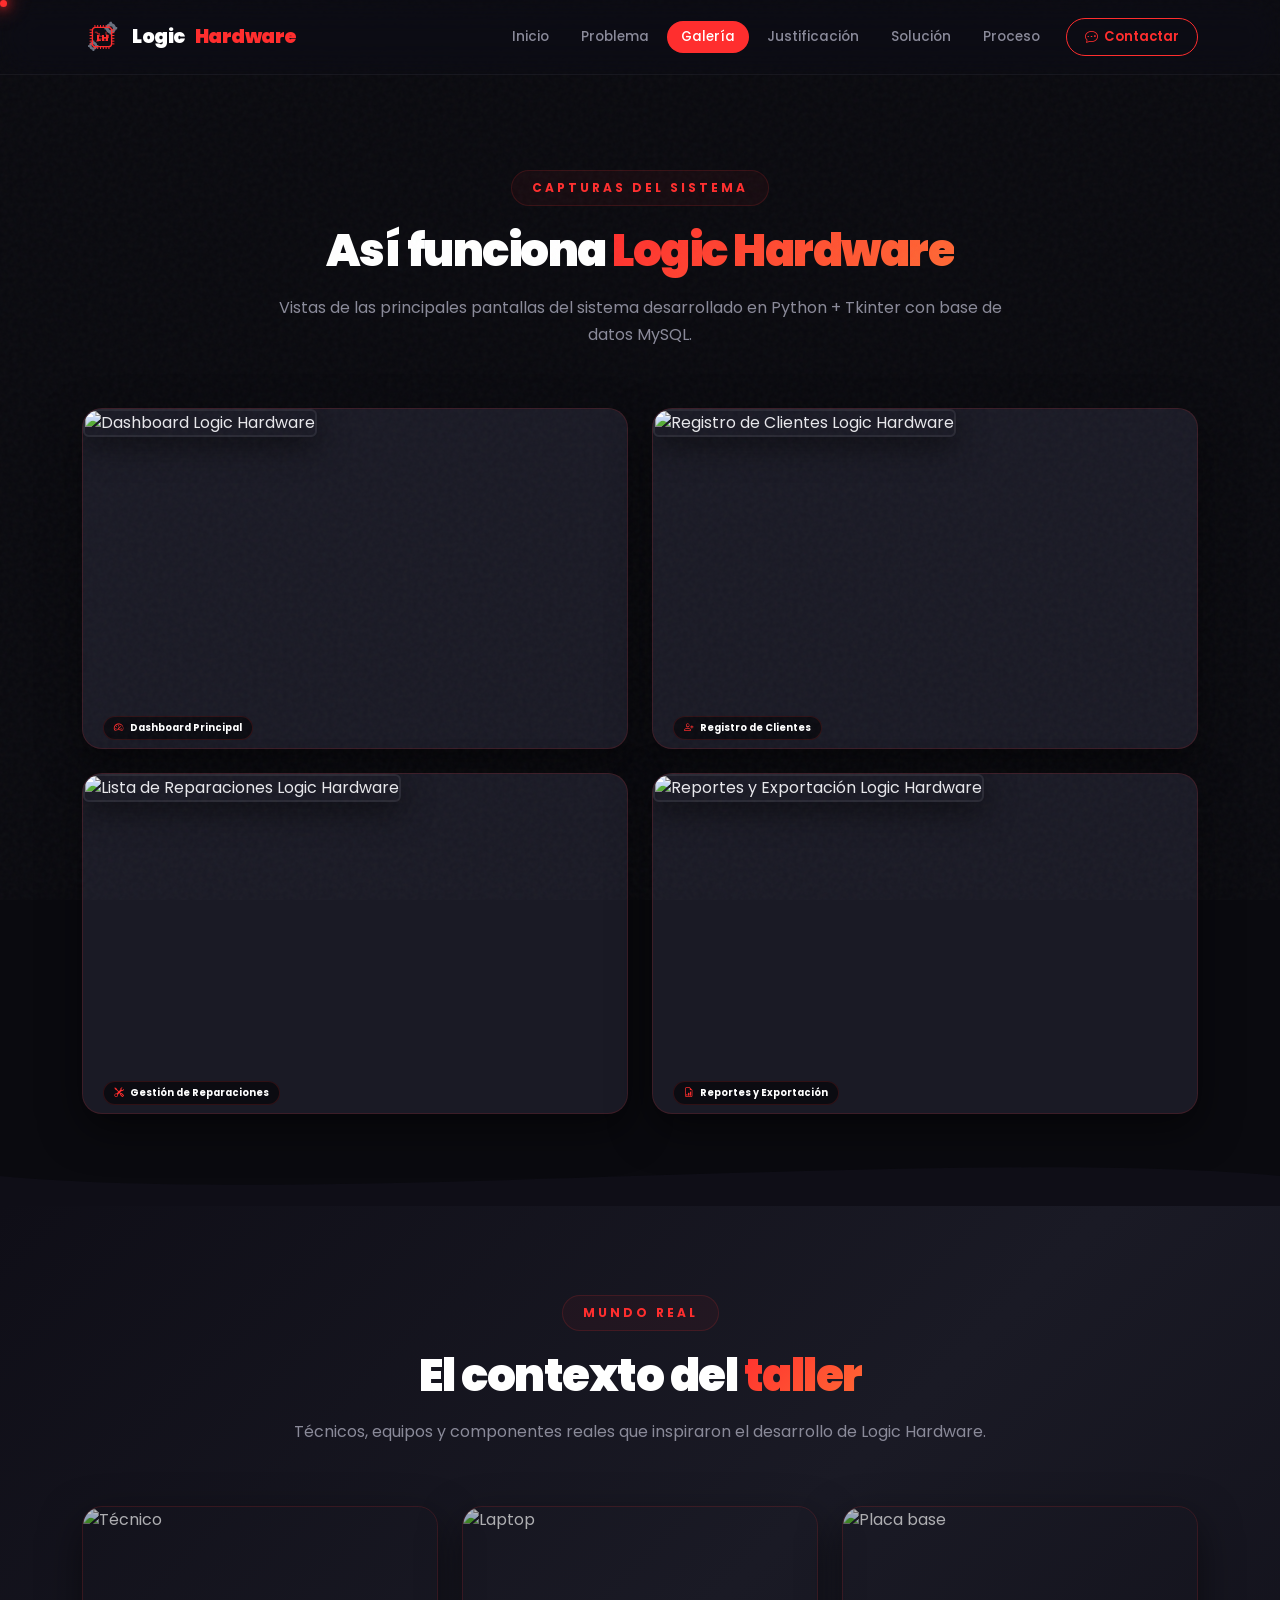
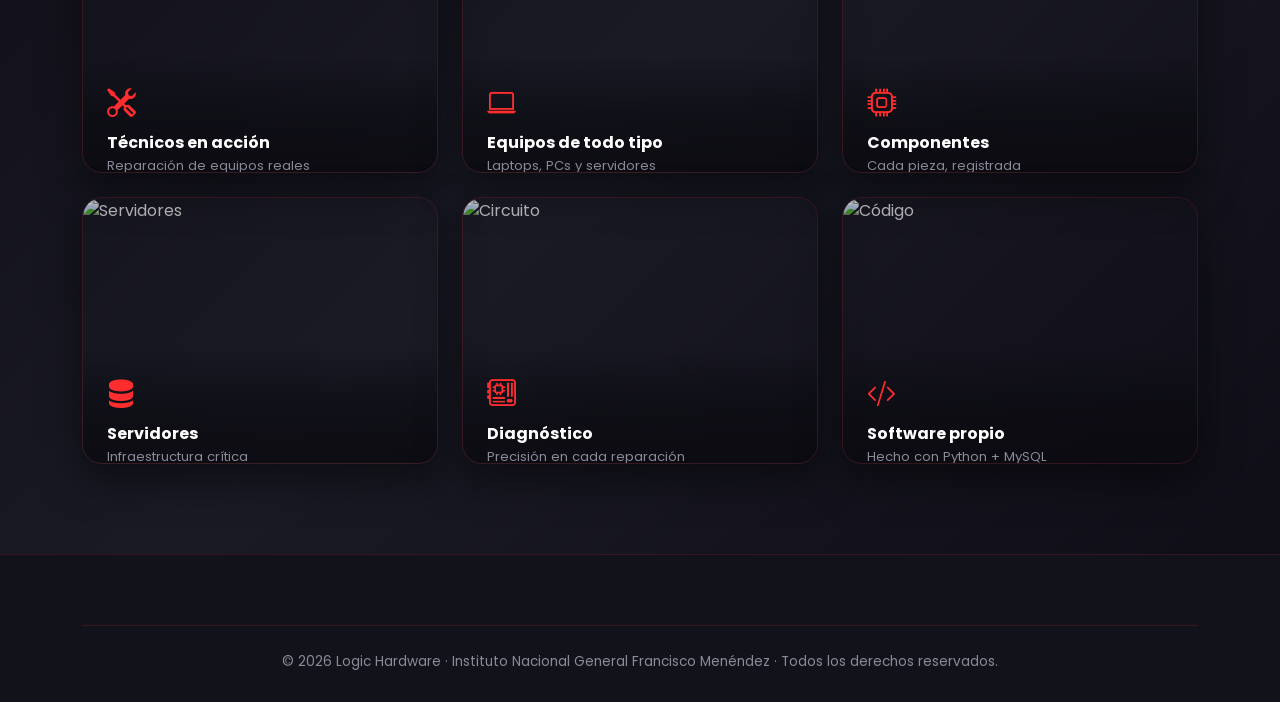
==== galeria.html @ 209cadba "Add files via upload" ====
<!DOCTYPE html>
<html lang="es">
<head>
<meta charset="UTF-8">
<meta name="viewport" content="width=device-width, initial-scale=1.0">
<title>Galería | Logic Hardware</title>
<link rel="icon" type="image/svg+xml" href="data:image/svg+xml,%3Csvg xmlns='http://www.w3.org/2000/svg' viewBox='0 0 100 100'%3E%3Crect width='100' height='100' rx='20' fill='%230a0a0f'/%3E%3Crect x='25' y='25' width='50' height='50' rx='8' fill='none' stroke='%23ff2e2e' stroke-width='3'/%3E%3Ctext x='50' y='58' text-anchor='middle' fill='%23ff2e2e' font-size='22' font-weight='900' font-family='Arial'%3ELH%3C/text%3E%3C/svg%3E">
<link href="https://cdn.jsdelivr.net/npm/bootstrap@5.3.3/dist/css/bootstrap.min.css" rel="stylesheet">
<link rel="stylesheet" href="https://cdn.jsdelivr.net/npm/bootstrap-icons@1.11.3/font/bootstrap-icons.css">
<link href="https://fonts.googleapis.com/css2?family=Poppins:wght@300;400;600;700;900&family=JetBrains+Mono:wght@400;700&display=swap" rel="stylesheet">
<link rel="stylesheet" href="style.css">
</head>
<body>

<div class="cursor-glow"></div><div class="cursor-dot"></div>
<div class="progress-bar-lh" id="progressBar"></div>
<div class="scroll-circle"><svg viewBox="0 0 50 50"><circle class="circle-bg" cx="25" cy="25" r="22"/><circle class="circle-progress" cx="25" cy="25" r="22"/></svg><div class="circle-text">0%</div></div>
<button class="back-to-top" aria-label="Volver arriba"><i class="bi bi-arrow-up"></i></button>

<nav class="navbar navbar-expand-lg navbar-lh fixed-top" id="mainNav">
    <div class="container">
        <a class="navbar-brand" href="index.html">
            <svg class="logo-svg" viewBox="0 0 100 100">
                <g transform="translate(72,28)" fill="#6b7280"><circle cx="0" cy="0" r="13"/><rect x="-3" y="-16" width="6" height="6" rx="1"/><rect x="-3" y="10" width="6" height="6" rx="1"/><rect x="-16" y="-3" width="6" height="6" rx="1"/><rect x="10" y="-3" width="6" height="6" rx="1"/><circle cx="0" cy="0" r="5" fill="#12121a"/></g>
                <g transform="translate(28,72)" fill="#6b7280"><circle cx="0" cy="0" r="10"/><rect x="-2" y="-13" width="5" height="5" rx="1"/><rect x="-2" y="8" width="5" height="5" rx="1"/><rect x="-13" y="-2" width="5" height="5" rx="1"/><rect x="8" y="-2" width="5" height="5" rx="1"/><circle cx="0" cy="0" r="4" fill="#12121a"/></g>
                <rect x="26" y="26" width="48" height="48" rx="8" fill="none" stroke="#ff2e2e" stroke-width="3.5"/>
                <g fill="#ff2e2e"><rect x="31" y="20" width="2.5" height="7"/><rect x="38" y="20" width="2.5" height="7"/><rect x="45" y="20" width="2.5" height="7"/><rect x="52" y="20" width="2.5" height="7"/><rect x="59" y="20" width="2.5" height="7"/><rect x="66" y="20" width="2.5" height="7"/><rect x="31" y="73" width="2.5" height="7"/><rect x="38" y="73" width="2.5" height="7"/><rect x="45" y="73" width="2.5" height="7"/><rect x="52" y="73" width="2.5" height="7"/><rect x="59" y="73" width="2.5" height="7"/><rect x="66" y="73" width="2.5" height="7"/><rect x="19" y="31" width="7" height="2.5"/><rect x="19" y="38" width="7" height="2.5"/><rect x="19" y="45" width="7" height="2.5"/><rect x="19" y="52" width="7" height="2.5"/><rect x="19" y="59" width="7" height="2.5"/><rect x="19" y="66" width="7" height="2.5"/><rect x="74" y="31" width="7" height="2.5"/><rect x="74" y="38" width="7" height="2.5"/><rect x="74" y="45" width="7" height="2.5"/><rect x="74" y="52" width="7" height="2.5"/><rect x="74" y="59" width="7" height="2.5"/><rect x="74" y="66" width="7" height="2.5"/></g>
                <g stroke="#ff2e2e" stroke-width="1.8" fill="none" stroke-linecap="round"><path d="M 33 38 L 38 38 L 38 42 L 43 42"/><path d="M 43 42 L 43 48 L 50 48"/><path d="M 60 38 L 60 45 L 66 45 L 66 52"/><path d="M 36 60 L 42 60 L 42 55 L 48 55"/><path d="M 55 58 L 62 58 L 62 52"/></g>
                <text x="50" y="60" text-anchor="middle" fill="#ff2e2e" font-size="22" font-weight="900" font-family="Arial">LH</text>
            </svg>
            Logic<span>Hardware</span>
        </a>
        <button class="navbar-toggler border-0" type="button" data-bs-toggle="collapse" data-bs-target="#navMenu"><i class="bi bi-list text-white fs-3"></i></button>
        <div class="collapse navbar-collapse" id="navMenu">
            <ul class="navbar-nav ms-auto align-items-lg-center gap-1">
                <li class="nav-item"><a class="nav-link" href="index.html">Inicio</a></li>
                <li class="nav-item"><a class="nav-link" href="problema.html">Problema</a></li>
                <li class="nav-item"><a class="nav-link active" href="galeria.html">Galería</a></li>
                <li class="nav-item"><a class="nav-link" href="justificacion.html">Justificación</a></li>
                <li class="nav-item"><a class="nav-link" href="solucion.html">Solución</a></li>
                <li class="nav-item"><a class="nav-link" href="proceso.html">Proceso</a></li>
                <li class="nav-item"><a class="nav-contact-btn" href="contacto.html"><i class="bi bi-chat-dots"></i> Contactar</a></li>
            </ul>
        </div>
    </div>
</nav>

<!-- CAPTURAS DEL SISTEMA (Mockups) -->
<section class="section">
    <div class="container">
        <div class="section-header reveal">
            <span class="section-tag">Capturas del Sistema</span>
            <h2 class="section-title">Así funciona <span>Logic Hardware</span></h2>
            <p class="section-subtitle">Vistas de las principales pantallas del sistema desarrollado en Python + Tkinter con base de datos MySQL.</p>
        </div>
        <div class="row g-4">
            
            <!-- Dashboard -->
            <div class="col-md-6 reveal">
                <div class="mockup-card">
                    <img src="Images/dashboard.png" alt="Dashboard Logic Hardware" class="img-fluid rounded" style="width: 100%; border: 2px solid #2a2a35; box-shadow: 0 10px 30px rgba(0,0,0,0.5);">
                    <div class="mockup-label mt-3"><i class="bi bi-speedometer2"></i> Dashboard Principal</div>
                </div>
            </div>

            <!-- Registro de Clientes -->
            <div class="col-md-6 reveal">
                <div class="mockup-card">
                    <img src="Images/clientes.png" alt="Registro de Clientes Logic Hardware" class="img-fluid rounded" style="width: 100%; border: 2px solid #2a2a35; box-shadow: 0 10px 30px rgba(0,0,0,0.5);">
                    <div class="mockup-label mt-3"><i class="bi bi-person-plus"></i> Registro de Clientes</div>
                </div>
            </div>

            <!-- Reparaciones -->
            <div class="col-md-6 reveal">
                <div class="mockup-card">
                    <img src="Images/reparaciones.png" alt="Lista de Reparaciones Logic Hardware" class="img-fluid rounded" style="width: 100%; border: 2px solid #2a2a35; box-shadow: 0 10px 30px rgba(0,0,0,0.5);">
                    <div class="mockup-label mt-3"><i class="bi bi-tools"></i> Gestión de Reparaciones</div>
                </div>
            </div>

            <!-- ⭐ NUEVA IMAGEN: Reportes ⭐ -->
            <div class="col-md-6 reveal">
                <div class="mockup-card">
                    <img src="Images/reportes.png" alt="Reportes y Exportación Logic Hardware" class="img-fluid rounded" style="width: 100%; border: 2px solid #2a2a35; box-shadow: 0 10px 30px rgba(0,0,0,0.5);">
                    <div class="mockup-label mt-3"><i class="bi bi-file-earmark-bar-graph"></i> Reportes y Exportación</div>
                </div>
            </div>
            <!-- ⭐ FIN DE LA NUEVA IMAGEN ⭐ -->
        </div>
    </div>
    <div class="section-divider">
        <svg viewBox="0 0 1440 60" preserveAspectRatio="none"><path fill="#0f0e17" d="M0,30 C360,60 1080,0 1440,30 L1440,60 L0,60 Z"/></svg>
    </div>
</section>

<!-- FOTOS DEL TALLER -->
<section class="section" style="background: linear-gradient(135deg, #0f0e17, #1a1a25, #0f0e17);">
    <div class="container">
        <div class="section-header reveal">
            <span class="section-tag">Mundo Real</span>
            <h2 class="section-title">El contexto del <span>taller</span></h2>
            <p class="section-subtitle">Técnicos, equipos y componentes reales que inspiraron el desarrollo de Logic Hardware.</p>
        </div>
        <div class="row g-4">
            <div class="col-md-6 col-lg-4 reveal"><div class="gallery-item"><img src="https://images.unsplash.com/photo-1581092160562-40aa08e78837?w=800&q=80" alt="Técnico" loading="lazy"><div class="gallery-overlay"><i class="bi bi-tools"></i><h6>Técnicos en acción</h6><p>Reparación de equipos reales</p></div></div></div>
            <div class="col-md-6 col-lg-4 reveal"><div class="gallery-item"><img src="https://images.unsplash.com/photo-1591799264318-7e6ef8ddb7ea?w=800&q=80" alt="Laptop" loading="lazy"><div class="gallery-overlay"><i class="bi bi-laptop"></i><h6>Equipos de todo tipo</h6><p>Laptops, PCs y servidores</p></div></div></div>
            <div class="col-md-6 col-lg-4 reveal"><div class="gallery-item"><img src="https://images.unsplash.com/photo-1518770660439-4636190af475?w=800&q=80" alt="Placa base" loading="lazy"><div class="gallery-overlay"><i class="bi bi-cpu"></i><h6>Componentes</h6><p>Cada pieza, registrada</p></div></div></div>
            <div class="col-md-6 col-lg-4 reveal"><div class="gallery-item"><img src="https://images.unsplash.com/photo-1560732488-6b0df240254a?w=800&q=80" alt="Servidores" loading="lazy"><div class="gallery-overlay"><i class="bi bi-server"></i><h6>Servidores</h6><p>Infraestructura crítica</p></div></div></div>
            <div class="col-md-6 col-lg-4 reveal"><div class="gallery-item"><img src="https://images.unsplash.com/photo-1558494949-ef010cbdcc31?w=800&q=80" alt="Circuito" loading="lazy"><div class="gallery-overlay"><i class="bi bi-motherboard"></i><h6>Diagnóstico</h6><p>Precisión en cada reparación</p></div></div></div>
            <div class="col-md-6 col-lg-4 reveal"><div class="gallery-item"><img src="https://images.unsplash.com/photo-1498050108023-c5249f4df085?w=800&q=80" alt="Código" loading="lazy"><div class="gallery-overlay"><i class="bi bi-code-slash"></i><h6>Software propio</h6><p>Hecho con Python + MySQL</p></div></div></div>
        </div>
    </div>
</section>

<!-- FOOTER -->
<footer>
    <div class="container">
        <div class="footer-bottom">© 2026 Logic Hardware · Instituto Nacional General Francisco Menéndez · Todos los derechos reservados.</div>
    </div>
</footer>

<script src="https://cdn.jsdelivr.net/npm/bootstrap@5.3.3/dist/js/bootstrap.bundle.min.js"></script>
<script src="script.js"></script>
</body>
</html>
---- style.css ----
/* ============ VARIABLES ============ */
:root {
    --lh-red: #ff2e2e;
    --lh-orange: #ff6b35;
    --lh-dark: #0a0a0f;
    --lh-dark-2: #12121a;
    --lh-dark-3: #1a1a25;
    --lh-text: #e8e8ec;
    --lh-text-dim: #8a8a99;
    --lh-border: rgba(255, 46, 46, .15);
}
* { font-family: 'Poppins', sans-serif; box-sizing: border-box; }
html { scroll-behavior: smooth; }
body {
    background-color: var(--lh-dark);
    color: var(--lh-text);
    overflow-x: hidden;
    padding-top: 80px;
    margin: 0;
    cursor: none;
}
::-webkit-scrollbar { width: 10px; }
::-webkit-scrollbar-track { background: var(--lh-dark); }
::-webkit-scrollbar-thumb { background: var(--lh-red); border-radius: 10px; }

body::after {
    content: '';
    position: fixed;
    inset: 0;
    pointer-events: none;
    z-index: 1;
    opacity: .035;
    background-image: url("data:image/svg+xml,%3Csvg viewBox='0 0 200 200' xmlns='http://www.w3.org/2000/svg'%3E%3Cfilter id='n'%3E%3CfeTurbulence type='fractalNoise' baseFrequency='0.9' numOctaves='4'/%3E%3C/filter%3E%3Crect width='100%25' height='100%25' filter='url(%23n)'/%3E%3C/svg%3E");
}

/* ============ CURSOR ============ */
.cursor-dot, .cursor-glow {
    position: fixed; top: 0; left: 0;
    pointer-events: none; z-index: 9999;
    border-radius: 50%; will-change: transform;
}
.cursor-dot { width: 7px; height: 7px; background: var(--lh-red); box-shadow: 0 0 10px var(--lh-red); }
.cursor-glow {
    width: 40px; height: 40px;
    background: radial-gradient(circle, rgba(255,46,46,.35), transparent 70%);
    filter: blur(8px);
    transition: transform .12s ease-out, width .3s, height .3s;
}
@media (max-width: 991px) { body { cursor: auto; } .cursor-dot, .cursor-glow { display: none; } }

/* ============ PRELOADER ============ */
.preloader {
    position: fixed; inset: 0;
    background: var(--lh-dark);
    z-index: 10000;
    display: flex; flex-direction: column;
    align-items: center; justify-content: center;
    transition: opacity .4s, visibility .4s;
}
.preloader.hidden { opacity: 0; visibility: hidden; }
.preloader-logo {
    width: 90px; height: 90px; margin-bottom: 24px;
    animation: preloaderPulse 1.5s ease-in-out infinite;
    filter: drop-shadow(0 0 20px rgba(255,46,46,.6));
}
@keyframes preloaderPulse { 0%,100% { transform: scale(1); } 50% { transform: scale(1.08); } }
.preloader-bar {
    width: 220px; height: 3px;
    background: rgba(255,255,255,.08);
    border-radius: 3px; overflow: hidden; position: relative;
}
.preloader-bar::after {
    content: ''; position: absolute; height: 100%; width: 45%;
    background: linear-gradient(90deg, var(--lh-red), var(--lh-orange));
    border-radius: 3px;
    animation: preloaderFill 1.4s ease-in-out infinite;
    box-shadow: 0 0 20px var(--lh-red);
}
@keyframes preloaderFill { 0% { transform: translateX(-100%); } 100% { transform: translateX(250%); } }
.preloader-text {
    color: var(--lh-text-dim); font-size: .7rem;
    letter-spacing: 4px; text-transform: uppercase;
    margin-top: 22px; font-weight: 500;
}

/* ============ BACK TO TOP ============ */
.back-to-top {
    position: fixed; bottom: 30px; right: 30px;
    width: 52px; height: 52px; border-radius: 50%;
    background: linear-gradient(135deg, var(--lh-red), var(--lh-orange));
    color: #fff; border: none;
    display: flex; align-items: center; justify-content: center;
    font-size: 1.2rem;
    opacity: 0; visibility: hidden; transform: translateY(20px);
    transition: all .4s cubic-bezier(.4, 0, .2, 1);
    z-index: 900;
    box-shadow: 0 10px 30px rgba(255, 46, 46, .5);
}
.back-to-top.visible { opacity: 1; visibility: visible; transform: translateY(0); }
.back-to-top:hover { transform: translateY(-5px) scale(1.1); box-shadow: 0 15px 40px rgba(255, 46, 46, .8); }

/* ============ SCROLL CIRCLE ============ */
.scroll-circle {
    position: fixed; bottom: 30px; right: 100px;
    width: 52px; height: 52px;
    z-index: 900; opacity: 0; transition: opacity .4s;
    pointer-events: none;
}
.scroll-circle.visible { opacity: 1; }
.scroll-circle svg { transform: rotate(-90deg); width: 100%; height: 100%; }
.scroll-circle .circle-bg { fill: none; stroke: rgba(255, 46, 46, .18); stroke-width: 3; }
.scroll-circle .circle-progress {
    fill: none; stroke: var(--lh-red); stroke-width: 3;
    stroke-linecap: round;
    filter: drop-shadow(0 0 4px var(--lh-red));
    transition: stroke-dashoffset .1s;
}
.scroll-circle .circle-text {
    position: absolute; inset: 0;
    display: flex; align-items: center; justify-content: center;
    font-size: .62rem; font-weight: 700; color: var(--lh-red);
}

/* ============ PROGRESS BAR TOP ============ */
.progress-bar-lh {
    position: fixed; top: 0; left: 0; height: 3px;
    background: linear-gradient(90deg, var(--lh-red), var(--lh-orange));
    z-index: 2000; width: 0%;
    transition: width .1s;
    box-shadow: 0 0 15px var(--lh-red);
}

/* ============ NAVBAR ============ */
.navbar-lh {
    background: rgba(18, 18, 26, 0.15) !important;
    backdrop-filter: blur(18px) saturate(180%);
    -webkit-backdrop-filter: blur(18px) saturate(180%);
    border-bottom: 1px solid rgba(255, 255, 255, 0.05);
    padding: 12px 0;
    transition: all 0.3s ease;
}
.navbar-lh.scrolled {
    background: rgba(10, 10, 15, 0.55) !important;
    backdrop-filter: blur(24px) saturate(200%);
    -webkit-backdrop-filter: blur(24px) saturate(200%);
    box-shadow: 0 10px 40px rgba(255, 46, 46, 0.15);
    border-bottom: 1px solid rgba(255, 46, 46, 0.2);
}
.navbar-brand {
    color: #fff !important; font-weight: 900; font-size: 1.2rem;
    letter-spacing: -.5px;
    display: flex; align-items: center; gap: 10px;
    white-space: nowrap; text-decoration: none;
}
.navbar-brand span { color: var(--lh-red); }
.navbar-brand .logo-svg { width: 40px; height: 40px; flex-shrink: 0; }
.navbar-lh .navbar-nav { align-items: center; }
.navbar-lh .nav-link {
    color: var(--lh-text-dim) !important;
    font-weight: 500; font-size: .85rem;
    padding: 8px 14px !important;
    border-radius: 20px;
    transition: all .3s; white-space: nowrap;
    line-height: 1.2; text-decoration: none;
}
.navbar-lh .nav-link:hover,
.navbar-lh .nav-link.active { color: #fff !important; background: var(--lh-red); }
.nav-contact-btn {
    background: transparent;
    color: var(--lh-red) !important;
    border: 1.5px solid var(--lh-red);
    padding: 8px 18px;
    border-radius: 50px;
    font-weight: 600;
    font-size: .82rem;
    transition: all .3s;
    text-decoration: none;
    display: inline-flex;
    align-items: center;
    gap: 6px;
    white-space: nowrap;
    margin-left: 8px;
}
.nav-contact-btn:hover { background: var(--lh-red); color: #fff !important; }

/* ============ BOTONES ============ */
.btn-lh-primary {
    background: linear-gradient(135deg, var(--lh-red), var(--lh-orange));
    color: #fff; border: none;
    padding: 14px 32px; border-radius: 50px;
    font-weight: 600; font-size: 1rem;
    transition: all .3s;
    display: inline-flex; align-items: center; gap: 10px;
    text-decoration: none; will-change: transform;
}
.btn-lh-primary:hover { box-shadow: 0 15px 40px rgba(255, 46, 46, .5); color: #fff; }
.btn-lh-outline {
    background: transparent; color: #fff;
    border: 1.5px solid rgba(255, 46, 46, .5);
    padding: 14px 32px; border-radius: 50px;
    font-weight: 600; font-size: 1rem;
    transition: all .3s;
    display: inline-flex; align-items: center; gap: 10px;
    text-decoration: none; will-change: transform;
}
.btn-lh-outline:hover { background: rgba(255, 46, 46, .1); border-color: var(--lh-red); color: #fff; }
.btn-lh-sm {
    background: rgba(255, 46, 46, .1);
    color: var(--lh-red);
    border: 1px solid var(--lh-border);
    padding: 10px 22px;
    border-radius: 50px;
    font-weight: 600; font-size: .85rem;
    transition: all .3s;
    display: inline-flex; align-items: center; gap: 8px;
    text-decoration: none;
}
.btn-lh-sm:hover { background: var(--lh-red); color: #fff; border-color: var(--lh-red); }

/* ============ HERO ============ */
.hero {
    min-height: 90vh;
    display: flex; align-items: center;
    position: relative;
    padding: 100px 0 80px;
    overflow: hidden;
    background:
        linear-gradient(135deg, rgba(10,10,15,.94) 0%, rgba(26,26,37,.90) 50%, rgba(15,14,23,.96) 100%),
        url('https://images.unsplash.com/photo-1518770660439-4636190af475?w=1920&q=80') center/cover no-repeat;
}
.hero::before {
    content: ''; position: absolute; inset: 0;
    background-image:
        linear-gradient(rgba(255,46,46,.05) 1px, transparent 1px),
        linear-gradient(90deg, rgba(255,46,46,.05) 1px, transparent 1px);
    background-size: 60px 60px; pointer-events: none;
}
.hero-bg-glow {
    position: absolute; width: 600px; height: 600px;
    border-radius: 50%; filter: blur(80px); pointer-events: none;
}
.hero-bg-glow.one { top: -200px; left: -200px; background: radial-gradient(circle, rgba(255,46,46,.25), transparent 70%); }
.hero-bg-glow.two { bottom: -200px; right: -200px; background: radial-gradient(circle, rgba(255,107,53,.15), transparent 70%); }
.hero-content { position: relative; z-index: 2; }
.hero-badge {
    display: inline-flex; align-items: center; gap: 8px;
    color: var(--lh-red); font-size: .78rem; font-weight: 700;
    letter-spacing: 2.5px; text-transform: uppercase;
    padding: 10px 22px;
    border: 1px solid var(--lh-border);
    border-radius: 30px;
    background: rgba(255, 46, 46, .08);
    margin-bottom: 30px;
}
.hero-badge::before {
    content: ''; width: 8px; height: 8px;
    background: var(--lh-red); border-radius: 50%;
    animation: pulseDot 2s infinite; flex-shrink: 0;
}
@keyframes pulseDot {
    0%,100% { transform: scale(1); box-shadow: 0 0 20px var(--lh-red); }
    50% { transform: scale(1.3); box-shadow: 0 0 30px var(--lh-red); }
}
.hero h1 {
    font-size: clamp(2.2rem, 5vw, 4rem);
    font-weight: 900; line-height: 1.08;
    letter-spacing: -2px; color: #fff; margin-bottom: 26px;
}
.hero h1 .text-gradient {
    background: linear-gradient(135deg, #ff2e2e, #ff6b35, #ff2e2e);
    background-size: 200% 200%;
    -webkit-background-clip: text;
    -webkit-text-fill-color: transparent;
    background-clip: text;
    animation: gradientShift 4s ease infinite;
}
@keyframes gradientShift { 0%,100% { background-position: 0% 50%; } 50% { background-position: 100% 50%; } }
.hero p.lead {
    color: var(--lh-text-dim); font-size: 1.1rem;
    max-width: 780px; margin: 0 auto 40px; line-height: 1.7;
}
.hero-stats {
    display: grid; grid-template-columns: repeat(3, 1fr);
    gap: 20px; margin: 0 auto 40px; max-width: 620px;
}
.hero-stat {
    background: rgba(18, 18, 26, .8);
    backdrop-filter: blur(10px);
    border: 1px solid var(--lh-border);
    border-radius: 18px; padding: 26px 18px;
    transition: all .4s; text-align: center;
}
.hero-stat:hover { border-color: var(--lh-red); transform: translateY(-5px); box-shadow: 0 15px 40px rgba(255, 46, 46, .2); }
.hero-stat .num { font-size: 2.2rem; font-weight: 900; color: var(--lh-red); line-height: 1; margin-bottom: 6px; }
.hero-stat .lbl { font-size: .8rem; color: var(--lh-text-dim); font-weight: 500; }

/* ============ SECTION ============ */
.section { padding: 90px 0; position: relative; }
.section-header { text-align: center; margin-bottom: 60px; }
.section-tag {
    display: inline-block; color: var(--lh-red);
    font-size: .75rem; font-weight: 700;
    letter-spacing: 3px; text-transform: uppercase;
    padding: 8px 20px;
    border: 1px solid var(--lh-border);
    border-radius: 20px;
    background: rgba(255, 46, 46, .05);
    margin-bottom: 18px;
}
.section-title {
    font-size: clamp(1.8rem, 4vw, 2.8rem);
    font-weight: 900; color: #fff;
    letter-spacing: -1.5px; margin-bottom: 16px;
}
.section-title span {
    background: linear-gradient(135deg, var(--lh-red), var(--lh-orange));
    -webkit-background-clip: text;
    -webkit-text-fill-color: transparent;
    background-clip: text;
}
.section-subtitle { color: var(--lh-text-dim); max-width: 750px; margin: 0 auto; font-size: 1rem; line-height: 1.7; }

/* ============ SVG DIVIDER ============ */
.section-divider {
    position: absolute; bottom: -1px; left: 0; right: 0;
    line-height: 0; z-index: 2; pointer-events: none;
}
.section-divider svg { width: 100%; height: 60px; display: block; }

/* ============ CARDS ============ */
.lh-card, .prob-card, .justif-card, .benefit-card, .process-step, .tech-item, .gallery-item, .contact-card, .mockup-card {
    will-change: transform;
    transform-style: preserve-3d;
    transition: transform .4s cubic-bezier(.4, 0, .2, 1), border-color .4s, box-shadow .4s;
}
.lh-card {
    background: var(--lh-dark-2);
    border: 1px solid var(--lh-border);
    border-radius: 20px; padding: 26px;
    height: 100%; position: relative; overflow: hidden;
}
.lh-card::before {
    content: ''; position: absolute; top: 0; left: 0;
    width: 100%; height: 3px;
    background: linear-gradient(90deg, var(--lh-red), var(--lh-orange));
    transform: scaleX(0); transform-origin: left;
    transition: transform .4s;
}
.lh-card:hover::before { transform: scaleX(1); }
.lh-card:hover { border-color: rgba(255, 46, 46, .4); box-shadow: 0 20px 50px rgba(255, 46, 46, .15); }
.lh-card h5 { color: #fff; font-weight: 700; font-size: 1.05rem; margin-bottom: 10px; }
.lh-card p { color: var(--lh-text-dim); font-size: .88rem; line-height: 1.6; margin-bottom: 0; }

/* ============ PROBLEMA ============ */
.prob-card {
    background: linear-gradient(145deg, var(--lh-dark-3), var(--lh-dark-2));
    border: 1px solid var(--lh-border);
    border-radius: 20px; overflow: hidden;
    height: 100%; display: flex; flex-direction: column;
}
.prob-card:hover { border-color: var(--lh-red); box-shadow: 0 20px 50px rgba(255, 46, 46, .25); }
.prob-card .prob-img { width: 100%; height: 200px; overflow: hidden; position: relative; background: var(--lh-dark-3); flex-shrink: 0; }
.prob-card .prob-img img { width: 100%; height: 100%; object-fit: cover; transition: transform .7s; filter: brightness(.7) saturate(.9); }
.prob-card:hover .prob-img img { transform: scale(1.12); filter: brightness(.9) saturate(1.1); }
.prob-card .prob-img::after { content: ''; position: absolute; inset: 0; background: linear-gradient(to bottom, rgba(18,18,26,.3) 0%, transparent 30%, rgba(18,18,26,.9) 100%); }
.prob-card .prob-icon-float {
    position: absolute; bottom: 16px; left: 20px;
    width: 48px; height: 48px; border-radius: 14px;
    background: linear-gradient(135deg, var(--lh-red), var(--lh-orange));
    display: flex; align-items: center; justify-content: center;
    color: #fff; font-size: 1.3rem;
    box-shadow: 0 8px 25px rgba(255, 46, 46, .6);
    z-index: 2;
}
.prob-card .prob-num {
    position: absolute; top: 16px; right: 22px;
    font-size: 2.6rem; font-weight: 900;
    color: rgba(255, 255, 255, .35); line-height: 1; z-index: 2;
    text-shadow: 0 2px 20px rgba(0,0,0,.6);
    transition: color .4s;
}
.prob-card:hover .prob-num { color: rgba(255, 46, 46, .8); }
.prob-card .prob-body { padding: 24px 26px 28px; flex-grow: 1; }
.prob-card h5 { color: #fff; font-size: 1.1rem; font-weight: 700; margin-bottom: 10px; }
.prob-card p { color: var(--lh-text-dim); font-size: .88rem; margin-bottom: 0; line-height: 1.6; }

/* ============ GALERÍA ============ */
.gallery-item {
    position: relative; border-radius: 20px; overflow: hidden;
    border: 1px solid var(--lh-border);
    aspect-ratio: 4/3;
    box-shadow: 0 15px 40px rgba(0,0,0,.5);
}
.gallery-item img { width: 100%; height: 100%; object-fit: cover; transition: transform .8s; filter: brightness(.75) saturate(1.1); }
.gallery-item:hover { border-color: var(--lh-red); box-shadow: 0 25px 60px rgba(255,46,46,.3); }
.gallery-item:hover img { transform: scale(1.12); filter: brightness(1) saturate(1.2); }
.gallery-overlay {
    position: absolute; left: 0; right: 0; bottom: 0;
    padding: 24px;
    background: linear-gradient(to top, rgba(10,10,15,.95) 0%, rgba(10,10,15,.6) 60%, transparent 100%);
    transform: translateY(20%); transition: transform .5s;
}
.gallery-item:hover .gallery-overlay { transform: translateY(0); }
.gallery-overlay i { color: var(--lh-red); font-size: 1.8rem; display: block; margin-bottom: 8px; }
.gallery-overlay h6 { color: #fff; font-weight: 700; font-size: 1rem; margin-bottom: 4px; }
.gallery-overlay p { color: var(--lh-text-dim); font-size: .82rem; margin: 0; }

/* ============ MOCKUP CARDS ============ */
.mockup-card {
    position: relative;
    border-radius: 20px;
    overflow: hidden;
    border: 1px solid var(--lh-border);
    background: var(--lh-dark-3);
    aspect-ratio: 16/10;
    box-shadow: 0 15px 40px rgba(0,0,0,.5);
    cursor: pointer;
}
.mockup-card:hover { border-color: var(--lh-red); box-shadow: 0 25px 60px rgba(255,46,46,.3); }
.mockup-window {
    position: absolute;
    inset: 12px;
    background: #0d0d14;
    border-radius: 10px;
    border: 1px solid rgba(255,255,255,.08);
    overflow: hidden;
    display: flex;
    flex-direction: column;
}
.mockup-titlebar {
    background: #1a1a25;
    height: 28px;
    display: flex;
    align-items: center;
    padding: 0 10px;
    gap: 6px;
    border-bottom: 1px solid rgba(255,255,255,.05);
    flex-shrink: 0;
}
.mockup-titlebar .dot { width: 10px; height: 10px; border-radius: 50%; }
.mockup-titlebar .dot.red { background: #ff5f56; }
.mockup-titlebar .dot.yellow { background: #ffbd2e; }
.mockup-titlebar .dot.green { background: #27c93f; }
.mockup-titlebar .ttl { color: #8a8a99; font-size: .55rem; margin-left: 6px; font-weight: 500; }
.mockup-body { flex: 1; display: flex; overflow: hidden; }
.mockup-sidebar {
    width: 26%;
    background: #12121a;
    border-right: 1px solid rgba(255,255,255,.05);
    padding: 8px 6px;
    display: flex;
    flex-direction: column;
    gap: 4px;
    flex-shrink: 0;
}
.mockup-sidebar .sb-logo {
    font-size: .5rem; color: var(--lh-red); font-weight: 900;
    text-align: center; padding: 4px 0 6px;
    border-bottom: 1px solid rgba(255,255,255,.05); margin-bottom: 4px;
}
.mockup-sidebar .sb-item {
    background: rgba(255,255,255,.03);
    color: #8a8a99; font-size: .45rem;
    padding: 5px 6px; border-radius: 4px; font-weight: 500;
}
.mockup-sidebar .sb-item.active { background: var(--lh-red); color: #fff; }
.mockup-main { flex: 1; padding: 8px; display: flex; flex-direction: column; gap: 5px; overflow: hidden; }
.mockup-h { color: #fff; font-size: .55rem; font-weight: 700; letter-spacing: .5px; }
.mockup-table {
    background: rgba(255,255,255,.02);
    border: 1px solid rgba(255,255,255,.05);
    border-radius: 4px; overflow: hidden;
}
.mockup-row {
    display: grid; grid-template-columns: 1fr 1fr 1fr;
    gap: 4px; padding: 4px 5px;
    font-size: .4rem; color: #8a8a99;
    border-bottom: 1px solid rgba(255,255,255,.03);
}
.mockup-row:last-child { border-bottom: none; }
.mockup-row.head { background: rgba(255,46,46,.1); color: var(--lh-red); font-weight: 700; }
.mockup-badge {
    display: inline-block;
    background: rgba(39, 201, 63, .2); color: #27c93f;
    padding: 1px 4px; border-radius: 3px;
    font-size: .38rem; font-weight: 700;
}
.mockup-badge.red { background: rgba(255,46,46,.2); color: var(--lh-red); }
.mockup-badge.orange { background: rgba(255,189,46,.2); color: #ffbd2e; }
.mockup-btn {
    background: var(--lh-red); color: #fff;
    font-size: .42rem; padding: 3px 6px;
    border-radius: 3px; text-align: center;
    display: inline-block; font-weight: 700; align-self: flex-start;
}
.mockup-stat-grid { display: grid; grid-template-columns: repeat(3, 1fr); gap: 4px; }
.mockup-stat-box {
    background: rgba(255,46,46,.08);
    border: 1px solid rgba(255,46,46,.2);
    border-radius: 4px; padding: 5px 3px; text-align: center;
}
.mockup-stat-box .n { color: var(--lh-red); font-size: .65rem; font-weight: 900; }
.mockup-stat-box .l { color: #8a8a99; font-size: .35rem; }
.mockup-label {
    position: absolute; bottom: 8px; left: 20px; z-index: 3;
    background: rgba(10,10,15,.85); backdrop-filter: blur(6px);
    color: #fff; font-size: .6rem; font-weight: 700;
    padding: 4px 10px; border-radius: 20px;
    border: 1px solid var(--lh-border);
}
.mockup-label i { color: var(--lh-red); margin-right: 4px; }

/* ============ CONTACTO ============ */
.contact-card {
    background: linear-gradient(145deg, var(--lh-dark-3), var(--lh-dark-2));
    border: 1px solid var(--lh-border);
    border-radius: 20px;
    padding: 30px 26px;
    height: 100%;
    text-align: center;
    text-decoration: none;
    color: inherit;
    display: flex;
    flex-direction: column;
    align-items: center;
    transition: all .4s;
}
.contact-card:hover {
    border-color: var(--lh-red);
    transform: translateY(-6px);
    box-shadow: 0 20px 50px rgba(255, 46, 46, .25);
    color: inherit;
}
.contact-card .contact-icon {
    width: 60px; height: 60px; border-radius: 16px;
    background: linear-gradient(135deg, var(--lh-red), var(--lh-orange));
    display: flex; align-items: center; justify-content: center;
    color: #fff; font-size: 1.6rem;
    margin-bottom: 16px;
    box-shadow: 0 8px 25px rgba(255, 46, 46, .5);
}
.contact-card h5 { color: #fff; font-size: 1rem; font-weight: 700; margin-bottom: 6px; }
.contact-card p { color: var(--lh-text-dim); font-size: .85rem; margin: 0; }
.contact-card .contact-value {
    color: var(--lh-red); font-weight: 600; font-size: .82rem;
    margin-top: 8px; font-family: 'JetBrains Mono', monospace;
}

/* ============ MAP + QUOTE FORM ============ */
.map-card {
    background: var(--lh-dark-2);
    border: 1px solid var(--lh-border);
    border-radius: 20px;
    overflow: hidden;
    height: 100%;
    display: flex;
    flex-direction: column;
}
.map-wrapper {
    position: relative;
    width: 100%;
    height: 300px;
    overflow: hidden;
    border-bottom: 1px solid var(--lh-border);
}
.map-wrapper iframe {
    width: 100%;
    height: 100%;
    border: 0;
    filter: invert(90%) hue-rotate(180deg) contrast(90%) brightness(95%);
    transition: filter .4s;
}
.map-card:hover .map-wrapper iframe {
    filter: invert(85%) hue-rotate(180deg) contrast(95%) brightness(100%);
}
.map-info { padding: 26px; }
.map-info h5 {
    color: #fff; font-weight: 700; font-size: 1.15rem;
    margin-bottom: 18px;
}
.contact-info-list {
    list-style: none; padding: 0; margin: 0 0 20px;
}
.contact-info-list li {
    display: flex; align-items: flex-start; gap: 12px;
    color: var(--lh-text-dim); font-size: .88rem;
    padding: 10px 0;
    border-bottom: 1px solid rgba(255,46,46,.08);
}
.contact-info-list li:last-child { border-bottom: none; }
.contact-info-list li i {
    color: var(--lh-red); font-size: 1rem;
    margin-top: 3px; flex-shrink: 0;
}
.contact-info-list li strong { color: #fff; font-weight: 600; }

.quote-card {
    background: var(--lh-dark-2);
    border: 1px solid var(--lh-border);
    border-radius: 20px;
    padding: 30px;
    height: 100%;
}
.quote-card h5 {
    color: #fff; font-weight: 700; font-size: 1.2rem;
    margin-bottom: 8px;
}
.quote-sub {
    color: var(--lh-text-dim); font-size: .85rem;
    margin-bottom: 22px;
}
.quote-form label {
    display: block;
    color: var(--lh-text);
    font-size: .78rem;
    font-weight: 600;
    margin-bottom: 6px;
    letter-spacing: .3px;
}
.quote-form input,
.quote-form select,
.quote-form textarea {
    width: 100%;
    background: var(--lh-dark-3);
    border: 1px solid var(--lh-border);
    color: #fff;
    padding: 11px 14px;
    border-radius: 10px;
    font-size: .85rem;
    font-family: inherit;
    transition: all .3s;
    outline: none;
}
.quote-form input:focus,
.quote-form select:focus,
.quote-form textarea:focus {
    border-color: var(--lh-red);
    box-shadow: 0 0 0 3px rgba(255,46,46,.15);
}
.quote-form input::placeholder,
.quote-form textarea::placeholder { color: rgba(138,138,153,.5); }
.quote-form select {
    appearance: none;
    -webkit-appearance: none;
    background-image: url("data:image/svg+xml,%3Csvg xmlns='http://www.w3.org/2000/svg' width='12' height='12' viewBox='0 0 16 16'%3E%3Cpath fill='%23ff2e2e' d='M8 11L3 6h10z'/%3E%3C/svg%3E");
    background-repeat: no-repeat;
    background-position: right 14px center;
    padding-right: 34px;
    cursor: pointer;
}
.quote-form select option { background: var(--lh-dark-3); color: #fff; }
.quote-form textarea { resize: vertical; min-height: 80px; }
.quote-actions {
    display: flex; flex-direction: column; gap: 10px;
    margin-top: 22px;
}
.quote-actions .btn-lh-primary,
.quote-actions .btn-lh-outline {
    justify-content: center;
    padding: 13px 22px;
    font-size: .9rem;
    width: 100%;
}
.form-success {
    display: none;
    background: rgba(39,201,63,.1);
    border: 1px solid rgba(39,201,63,.3);
    color: #27c93f;
    padding: 12px 16px;
    border-radius: 10px;
    font-size: .85rem;
    margin-top: 14px;
    text-align: center;
}
.form-success.show { display: block; }

/* ============ REQUISITOS ============ */
.req-item {
    display: flex; align-items: center; gap: 14px;
    background: var(--lh-dark-2);
    border: 1px solid var(--lh-border);
    border-radius: 14px;
    padding: 16px 20px;
    transition: all .3s;
    margin-bottom: 10px;
}
.req-item:hover { border-color: var(--lh-red); transform: translateX(6px); }
.req-item .req-icon {
    width: 42px; height: 42px; border-radius: 12px;
    background: linear-gradient(135deg, rgba(255,46,46,.15), rgba(255,107,53,.08));
    border: 1px solid var(--lh-border);
    display: flex; align-items: center; justify-content: center;
    color: var(--lh-red); font-size: 1.1rem; flex-shrink: 0;
}
.req-item .req-text { flex: 1; }
.req-item .req-text h6 { color: #fff; font-size: .92rem; font-weight: 700; margin-bottom: 2px; }
.req-item .req-text p { color: var(--lh-text-dim); font-size: .78rem; margin: 0; }
.req-item .req-badge {
    background: rgba(255, 46, 46, .15);
    color: var(--lh-red);
    border: 1px solid var(--lh-border);
    padding: 4px 10px;
    border-radius: 20px;
    font-size: .7rem; font-weight: 600; white-space: nowrap;
}

/* ============ RESUMEN CARDS ============ */
.summary-card {
    background: linear-gradient(145deg, var(--lh-dark-3), var(--lh-dark-2));
    border: 1px solid var(--lh-border);
    border-radius: 20px;
    overflow: hidden;
    height: 100%;
    display: flex;
    flex-direction: column;
    transition: all .4s;
}
.summary-card:hover { border-color: var(--lh-red); box-shadow: 0 20px 50px rgba(255, 46, 46, .25); }
.summary-card .summary-img {
    width: 100%; height: 180px; overflow: hidden; position: relative; flex-shrink: 0;
}
.summary-card .summary-img img { width: 100%; height: 100%; object-fit: cover; transition: transform .7s; filter: brightness(.65) saturate(1.1); }
.summary-card:hover .summary-img img { transform: scale(1.1); filter: brightness(.85) saturate(1.2); }
.summary-card .summary-img::after { content: ''; position: absolute; inset: 0; background: linear-gradient(to bottom, rgba(18,18,26,.2) 0%, transparent 30%, rgba(18,18,26,.95) 100%); }
.summary-card .summary-icon-float {
    position: absolute; bottom: 14px; left: 20px;
    width: 46px; height: 46px; border-radius: 13px;
    background: linear-gradient(135deg, var(--lh-red), var(--lh-orange));
    display: flex; align-items: center; justify-content: center;
    color: #fff; font-size: 1.2rem;
    box-shadow: 0 8px 25px rgba(255, 46, 46, .6);
    z-index: 2;
}
.summary-card .summary-num {
    position: absolute; top: 14px; right: 20px;
    font-size: 2.2rem; font-weight: 900;
    color: rgba(255, 255, 255, .35);
    line-height: 1; z-index: 2;
}
.summary-card .summary-body { padding: 22px 24px 24px; flex-grow: 1; display: flex; flex-direction: column; }
.summary-card h5 { color: #fff; font-size: 1.05rem; font-weight: 700; margin-bottom: 10px; }
.summary-card p { color: var(--lh-text-dim); font-size: .86rem; margin-bottom: 18px; line-height: 1.6; flex-grow: 1; }

/* ============ JUSTIFICACIÓN ============ */
.justif-card {
    background: linear-gradient(145deg, var(--lh-dark-3), var(--lh-dark-2));
    border: 1px solid var(--lh-border);
    border-radius: 20px; overflow: hidden;
    height: 100%; display: flex; flex-direction: column;
}
.justif-card:hover { border-color: var(--lh-red); box-shadow: 0 20px 50px rgba(255, 46, 46, .25); }
.justif-card .justif-img { width: 100%; height: 190px; overflow: hidden; position: relative; background: var(--lh-dark-3); flex-shrink: 0; }
.justif-card .justif-img img { width: 100%; height: 100%; object-fit: cover; transition: transform .7s; filter: brightness(.75) saturate(1.1); }
.justif-card:hover .justif-img img { transform: scale(1.12); filter: brightness(.95) saturate(1.25); }
.justif-card .justif-img::after { content: ''; position: absolute; inset: 0; background: linear-gradient(to bottom, rgba(18,18,26,.2) 0%, transparent 30%, rgba(18,18,26,.9) 100%); }
.justif-card .justif-icon-float {
    position: absolute; bottom: 14px; left: 20px;
    width: 46px; height: 46px; border-radius: 13px;
    background: linear-gradient(135deg, var(--lh-red), var(--lh-orange));
    display: flex; align-items: center; justify-content: center;
    color: #fff; font-size: 1.25rem;
    box-shadow: 0 8px 25px rgba(255, 46, 46, .6);
    z-index: 2;
}
.justif-card .justif-body { padding: 22px 24px 26px; flex-grow: 1; }
.justif-card h5 { color: #fff; font-size: 1.05rem; font-weight: 700; margin-bottom: 10px; }
.justif-card p { color: var(--lh-text-dim); font-size: .88rem; margin-bottom: 0; line-height: 1.6; }

/* ============ SOLUTION BANNER ============ */
.solution-banner {
    position: relative;
    border-radius: 24px; overflow: hidden;
    border: 1px solid var(--lh-border);
    min-height: 350px;
    display: flex; align-items: center;
    box-shadow: 0 25px 60px rgba(0,0,0,.5);
}
.solution-banner img { position: absolute; inset: 0; width: 100%; height: 100%; object-fit: cover; filter: brightness(.45) saturate(1.1); }
.solution-banner::after { content: ''; position: absolute; inset: 0; background: linear-gradient(120deg, rgba(255,46,46,.4) 0%, transparent 55%); }
.solution-banner-content { position: relative; z-index: 2; padding: 60px 50px; max-width: 660px; }
.solution-banner-content h3 { font-size: clamp(1.6rem, 3.5vw, 2.4rem); line-height: 1.15; letter-spacing: -1px; margin-bottom: 16px; font-weight: 900; }
.solution-banner-content p { color: rgba(232,232,236,.9); font-size: 1rem; line-height: 1.6; }

/* ============ OBJETIVO ============ */
.objective-card {
    background: linear-gradient(145deg, var(--lh-dark-3), var(--lh-dark-2));
    border: 1px solid var(--lh-border);
    border-radius: 20px; overflow: hidden;
    display: flex; flex-direction: column; position: relative;
}
.objective-card::before { content: ''; position: absolute; top: 0; left: 0; width: 100%; height: 3px; background: linear-gradient(90deg, var(--lh-red), var(--lh-orange)); z-index: 3; }
.objective-card:hover { border-color: var(--lh-red); box-shadow: 0 20px 50px rgba(255, 46, 46, .25); }
.objective-card .objective-img { width: 100%; height: 220px; overflow: hidden; position: relative; background: var(--lh-dark-3); flex-shrink: 0; }
.objective-card .objective-img img { width: 100%; height: 100%; object-fit: cover; transition: transform .7s; filter: brightness(.55) saturate(1.2); }
.objective-card:hover .objective-img img { transform: scale(1.1); filter: brightness(.75) saturate(1.3); }
.objective-card .objective-img::after { content: ''; position: absolute; inset: 0; background: linear-gradient(to bottom, rgba(18,18,26,.2) 0%, transparent 30%, rgba(18,18,26,.9) 100%); }
.objective-card .objective-title-overlay { position: absolute; bottom: 20px; left: 24px; right: 24px; z-index: 2; display: flex; align-items: center; gap: 14px; }
.objective-card .obj-icon {
    width: 50px; height: 50px; border-radius: 14px;
    background: linear-gradient(135deg, var(--lh-red), var(--lh-orange));
    display: flex; align-items: center; justify-content: center;
    color: #fff; font-size: 1.4rem;
    box-shadow: 0 8px 25px rgba(255, 46, 46, .5);
    flex-shrink: 0;
}
.objective-card .objective-title-overlay h5 { color: #fff; font-size: 1.3rem; font-weight: 800; margin: 0; text-shadow: 0 2px 12px rgba(0,0,0,.7); }
.objective-card .objective-body { padding: 26px 28px 28px; }
.objective-card .objective-body p { color: var(--lh-text-dim); font-size: .95rem; line-height: 1.7; margin-bottom: 0; }

/* ============ BENEFICIARIOS ============ */
.benefit-card {
    background: linear-gradient(145deg, var(--lh-dark-3), var(--lh-dark-2));
    border: 1px solid var(--lh-border);
    border-radius: 16px; overflow: hidden;
    height: 100%; display: flex; flex-direction: column;
}
.benefit-card:hover { border-color: var(--lh-red); box-shadow: 0 15px 40px rgba(255, 46, 46, .25); }
.benefit-card .benefit-img { width: 100%; height: 120px; overflow: hidden; position: relative; background: var(--lh-dark-3); flex-shrink: 0; }
.benefit-card .benefit-img img { width: 100%; height: 100%; object-fit: cover; transition: transform .6s; filter: brightness(.7) saturate(1.1); }
.benefit-card:hover .benefit-img img { transform: scale(1.12); filter: brightness(.95) saturate(1.25); }
.benefit-card .benefit-img::after { content: ''; position: absolute; inset: 0; background: linear-gradient(to bottom, rgba(18,18,26,.2) 0%, rgba(18,18,26,.9) 100%); }
.benefit-card .benefit-icon-float {
    position: absolute; bottom: 10px; left: 12px;
    width: 36px; height: 36px; border-radius: 10px;
    background: linear-gradient(135deg, var(--lh-red), var(--lh-orange));
    display: flex; align-items: center; justify-content: center;
    color: #fff; font-size: 1rem;
    box-shadow: 0 6px 18px rgba(255, 46, 46, .5);
    z-index: 2;
}
.benefit-card .benefit-body { padding: 16px 14px 18px; text-align: center; flex-grow: 1; }
.benefit-card h6 { color: #fff; font-size: .9rem; font-weight: 700; margin-bottom: 4px; }
.benefit-card p { color: var(--lh-text-dim); font-size: .76rem; margin-bottom: 0; }

/* ============ PROCESO ============ */
.process-step {
    background: linear-gradient(145deg, var(--lh-dark-3), var(--lh-dark-2));
    border: 1px solid var(--lh-border);
    border-radius: 18px; overflow: hidden;
    height: 100%; display: flex; flex-direction: column;
}
.process-step:hover { border-color: var(--lh-red); box-shadow: 0 15px 40px rgba(255, 46, 46, .25); }
.process-step .process-img { position: relative; width: 100%; height: 130px; overflow: hidden; background: var(--lh-dark-3); flex-shrink: 0; }
.process-step .process-img img { width: 100%; height: 100%; object-fit: cover; filter: brightness(.6) saturate(1.15); transition: transform .6s, filter .4s; }
.process-step:hover .process-img img { transform: scale(1.12); filter: brightness(.9) saturate(1.3); }
.process-step .process-img::after { content: ''; position: absolute; inset: 0; background: linear-gradient(to bottom, rgba(18,18,26,.2), rgba(18,18,26,.8)); }
.process-step .process-num {
    position: absolute; top: 50%; left: 50%;
    transform: translate(-50%, -50%);
    width: 48px; height: 48px; border-radius: 50%;
    background: linear-gradient(135deg, var(--lh-red), var(--lh-orange));
    color: #fff; font-weight: 900; font-size: 1.2rem;
    display: flex; align-items: center; justify-content: center;
    box-shadow: 0 6px 22px rgba(255, 46, 46, .7), 0 0 0 4px rgba(18,18,26,.7);
    z-index: 2;
    border: 2px solid rgba(255,255,255,.15);
}
.process-step .process-body { padding: 16px 12px 18px; text-align: center; flex-grow: 1; }
.process-step h6 { color: #fff; font-size: .88rem; font-weight: 700; margin-bottom: 6px; }
.process-step p { color: var(--lh-text-dim); font-size: .74rem; margin-bottom: 0; line-height: 1.4; }

/* ============ TECH STACK ============ */
.tech-item {
    background: var(--lh-dark-2);
    border: 1px solid var(--lh-border);
    border-radius: 16px; padding: 24px 16px;
    text-align: center; height: 100%;
}
.tech-item:hover { border-color: var(--lh-red); box-shadow: 0 15px 40px rgba(255, 46, 46, .2); }
.tech-item .ico {
    width: 64px; height: 64px; margin: 0 auto 14px;
    border-radius: 50%;
    background: linear-gradient(135deg, rgba(255, 46, 46, .15), rgba(255, 107, 53, .1));
    border: 1px solid var(--lh-border);
    display: flex; align-items: center; justify-content: center;
    overflow: hidden; padding: 12px;
    transition: all .4s;
}
.tech-item .ico img, .tech-item .ico svg { width: 100%; height: 100%; object-fit: contain; }
.tech-item:hover .ico { background: linear-gradient(135deg, rgba(255, 46, 46, .25), rgba(255, 107, 53, .15)); transform: scale(1.1) rotate(-6deg); box-shadow: 0 10px 30px rgba(255, 46, 46, .3); }
.tech-item h6 { color: #fff; font-size: .9rem; font-weight: 700; margin-bottom: 4px; }
.tech-item p { color: var(--lh-text-dim); font-size: .74rem; margin-bottom: 0; }

/* ============ ACORDEÓN ============ */
.accordion-lh .accordion-item { background: var(--lh-dark-2); border: 1px solid var(--lh-border); border-radius: 16px !important; margin-bottom: 12px; overflow: hidden; }
.accordion-lh .accordion-button { background: var(--lh-dark-2); color: #fff; font-weight: 600; font-size: .95rem; padding: 20px 24px; box-shadow: none; border: none; }
.accordion-lh .accordion-button:not(.collapsed) { background: linear-gradient(135deg, rgba(255, 46, 46, .15), rgba(255, 107, 53, .05)); color: var(--lh-red); box-shadow: none; }
.accordion-lh .accordion-button::after { filter: invert(30%) sepia(90%) saturate(3000%) hue-rotate(345deg); }
.accordion-lh .accordion-body { background: var(--lh-dark-2); color: var(--lh-text-dim); padding: 24px; font-size: .9rem; line-height: 1.7; border-top: 1px solid var(--lh-border); }

/* ============ LIST GROUP ============ */
.list-group-lh .list-group-item {
    background: var(--lh-dark-2);
    border: 1px solid var(--lh-border);
    color: var(--lh-text-dim);
    padding: 14px 18px;
    font-size: .88rem;
    display: flex; align-items: center; gap: 12px;
    transition: all .3s;
    margin-bottom: 8px;
    border-radius: 12px !important;
}
.list-group-lh .list-group-item:hover { color: #fff; border-color: var(--lh-red); transform: translateX(6px); }
.list-group-lh .list-group-item i { color: var(--lh-red); font-size: 1rem; flex-shrink: 0; }
.list-group-lh .list-group-item i.bi-x-circle { color: var(--lh-text-dim); opacity: .6; }
.attr-badge {
    display: inline-block;
    font-size: .72rem;
    background: var(--lh-dark);
    border: 1px solid var(--lh-border);
    padding: 5px 12px;
    border-radius: 8px;
    color: var(--lh-text-dim);
    font-family: 'JetBrains Mono', monospace;
    margin: 3px;
}

/* ============ FOOTER ============ */
footer {
    background: var(--lh-dark-2);
    border-top: 1px solid var(--lh-border);
    padding: 70px 0 30px;
    position: relative; z-index: 1;
}
footer .footer-brand { display: flex; align-items: center; gap: 16px; margin-bottom: 18px; }
footer .footer-brand svg { width: 60px; height: 60px; filter: drop-shadow(0 0 15px rgba(255, 46, 46, .4)); }
footer .footer-brand h4 { color: #fff; font-weight: 900; font-size: 1.6rem; letter-spacing: -1px; margin-bottom: 4px; }
footer .footer-brand h4 span { color: var(--lh-red); }
footer .footer-brand .tagline { color: var(--lh-text-dim); font-size: .6rem; letter-spacing: 3px; text-transform: uppercase; }
footer p, footer li { color: var(--lh-text-dim); font-size: .9rem; line-height: 1.7; }
footer h6 { color: #fff; font-size: .85rem; font-weight: 700; letter-spacing: 2px; text-transform: uppercase; margin-bottom: 20px; }
footer ul { list-style: none; padding: 0; }
footer ul li { margin-bottom: 12px; transition: all .3s; }
footer ul li:hover { color: var(--lh-red); padding-left: 5px; }
footer ul li a { color: var(--lh-text-dim); text-decoration: none; transition: color .3s; }
footer ul li a:hover { color: var(--lh-red); }
.footer-bottom { border-top: 1px solid var(--lh-border); padding-top: 26px; text-align: center; color: var(--lh-text-dim); font-size: .85rem; }

/* ============ RESPONSIVE ============ */
@media (max-width: 991px) {
    body { padding-top: 70px; }
    .navbar-lh .navbar-nav { align-items: flex-start !important; padding-top: 15px; gap: 6px !important; }
    .navbar-lh .nav-link { padding: 10px 16px !important; width: 100%; }
    .nav-contact-btn { margin-left: 0; margin-top: 8px; }
}
@media (max-width: 768px) {
    .section { padding: 60px 0; }
    .hero { padding: 60px 0; min-height: 70vh; }
    .hero-stats { grid-template-columns: repeat(3, 1fr); gap: 12px; }
    .hero-stat { padding: 18px 12px; }
    .hero-stat .num { font-size: 1.6rem; }
    .navbar-brand { font-size: 1.05rem; }
    .navbar-brand .logo-svg { width: 34px; height: 34px; }
    .solution-banner-content { padding: 40px 24px; }
    .back-to-top { bottom: 20px; right: 20px; width: 46px; height: 46px; }
    .scroll-circle { display: none; }
    .map-wrapper { height: 240px; }
    .quote-card { padding: 22px; }
    .map-info { padding: 20px; }
}
@media (max-width: 480px) {
    .hero-stats { grid-template-columns: 1fr; }
    .quote-card { padding: 18px; }
}

/* ============ REVEAL ============ */
.reveal {
    opacity: 0;
    transform: translateY(40px);
    transition: all .8s cubic-bezier(.2, .8, .2, 1);
}
.reveal.visible { opacity: 1; transform: translateY(0); }
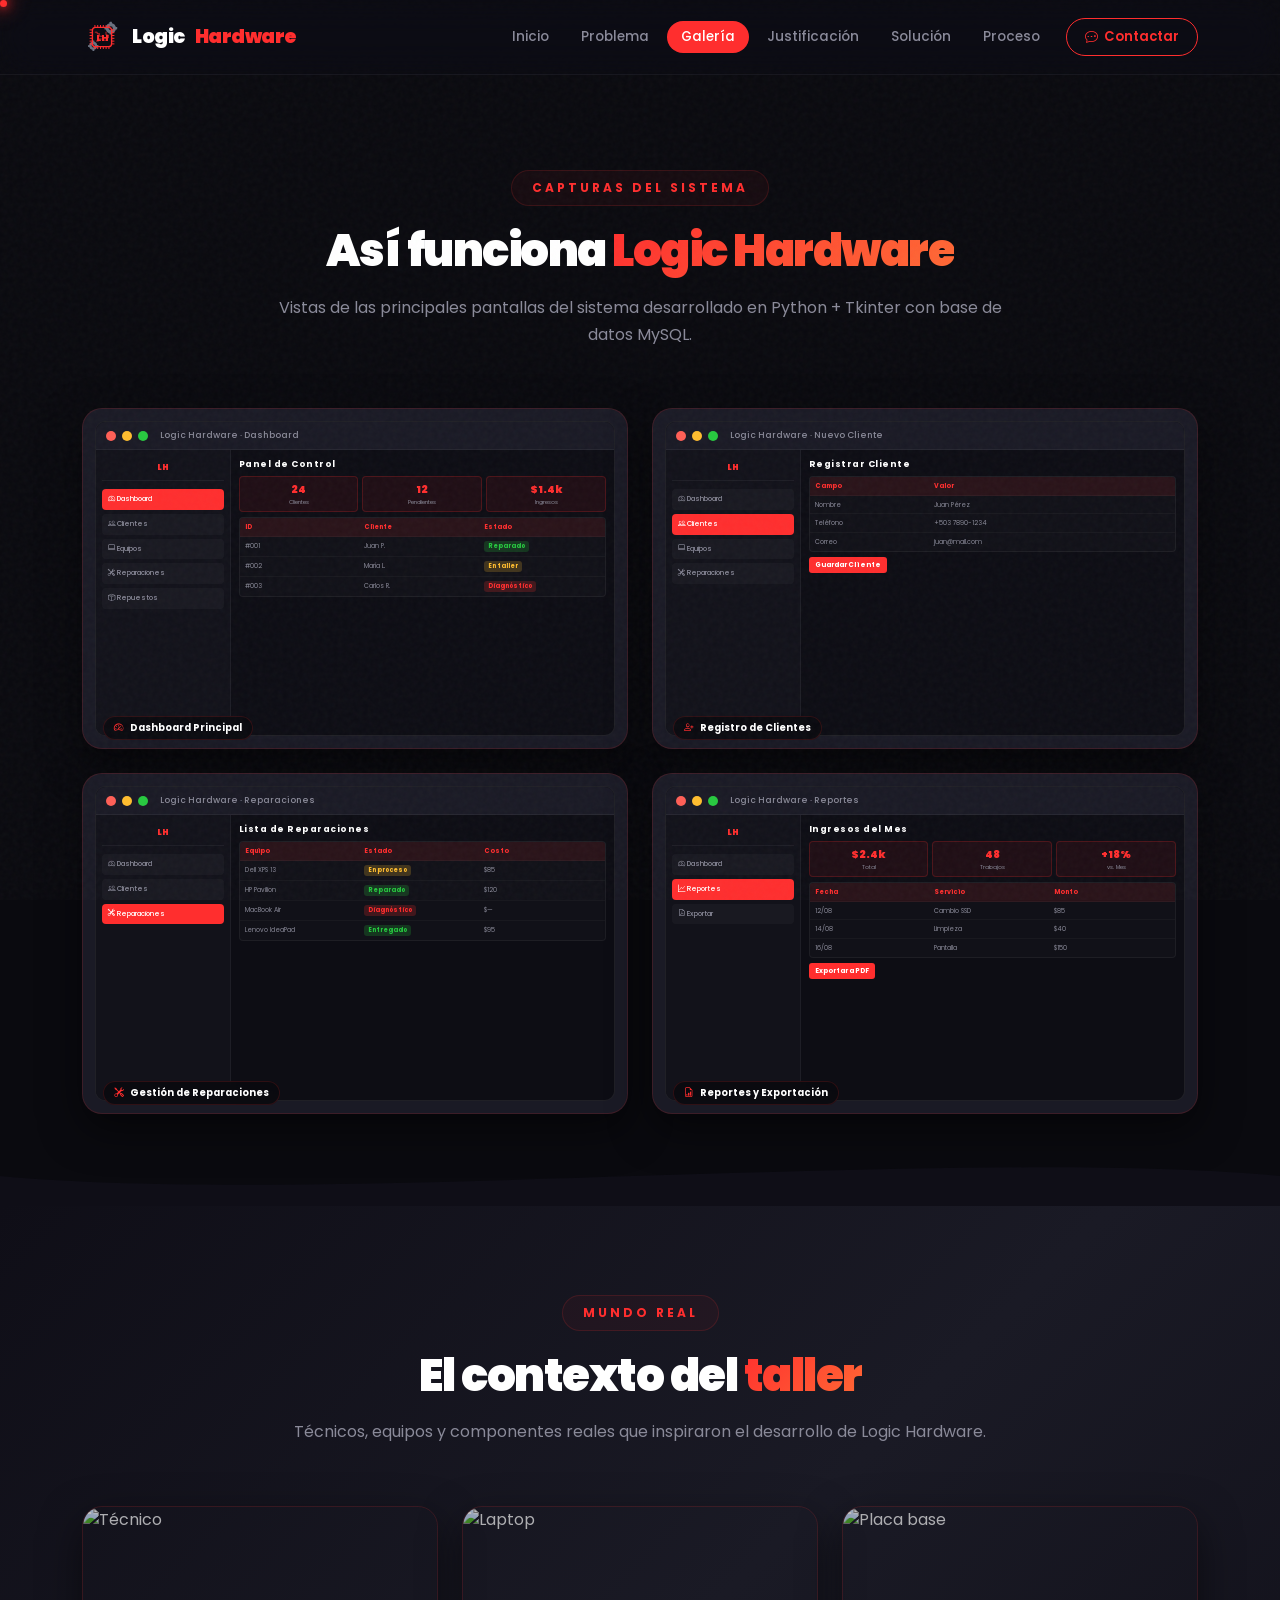
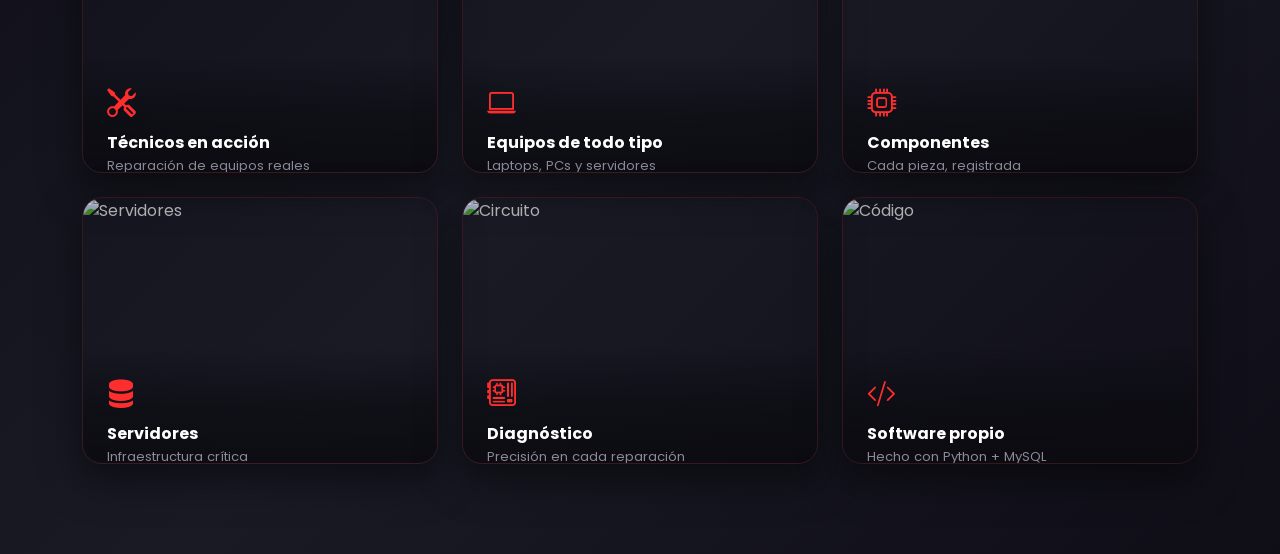
==== commit e55d8060: "Update print statement from 'Hello' to 'Goodbye'" ====
--- a/galeria.html
+++ b/galeria.html
@@ -39,7 +39,7 @@
                 <li class="nav-item"><a class="nav-link" href="justificacion.html">Justificación</a></li>
                 <li class="nav-item"><a class="nav-link" href="solucion.html">Solución</a></li>
                 <li class="nav-item"><a class="nav-link" href="proceso.html">Proceso</a></li>
-                <li class="nav-item"><a class="nav-contact-btn" href="contacto.html"><i class="bi bi-chat-dots"></i> Contactar</a></li>
+                <li class="nav-item"><a class="nav-contact-btn" href="index.html#contacto"><i class="bi bi-chat-dots"></i> Contactar</a></li>
             </ul>
         </div>
     </div>
@@ -54,39 +54,134 @@
             <p class="section-subtitle">Vistas de las principales pantallas del sistema desarrollado en Python + Tkinter con base de datos MySQL.</p>
         </div>
         <div class="row g-4">
-            
-            <!-- Dashboard -->
-            <div class="col-md-6 reveal">
-                <div class="mockup-card">
-                    <img src="Images/dashboard.png" alt="Dashboard Logic Hardware" class="img-fluid rounded" style="width: 100%; border: 2px solid #2a2a35; box-shadow: 0 10px 30px rgba(0,0,0,0.5);">
-                    <div class="mockup-label mt-3"><i class="bi bi-speedometer2"></i> Dashboard Principal</div>
-                </div>
-            </div>
-
-            <!-- Registro de Clientes -->
-            <div class="col-md-6 reveal">
-                <div class="mockup-card">
-                    <img src="Images/clientes.png" alt="Registro de Clientes Logic Hardware" class="img-fluid rounded" style="width: 100%; border: 2px solid #2a2a35; box-shadow: 0 10px 30px rgba(0,0,0,0.5);">
-                    <div class="mockup-label mt-3"><i class="bi bi-person-plus"></i> Registro de Clientes</div>
-                </div>
-            </div>
-
-            <!-- Reparaciones -->
-            <div class="col-md-6 reveal">
-                <div class="mockup-card">
-                    <img src="Images/reparaciones.png" alt="Lista de Reparaciones Logic Hardware" class="img-fluid rounded" style="width: 100%; border: 2px solid #2a2a35; box-shadow: 0 10px 30px rgba(0,0,0,0.5);">
-                    <div class="mockup-label mt-3"><i class="bi bi-tools"></i> Gestión de Reparaciones</div>
-                </div>
-            </div>
-
-            <!-- ⭐ NUEVA IMAGEN: Reportes ⭐ -->
-            <div class="col-md-6 reveal">
-                <div class="mockup-card">
-                    <img src="Images/reportes.png" alt="Reportes y Exportación Logic Hardware" class="img-fluid rounded" style="width: 100%; border: 2px solid #2a2a35; box-shadow: 0 10px 30px rgba(0,0,0,0.5);">
-                    <div class="mockup-label mt-3"><i class="bi bi-file-earmark-bar-graph"></i> Reportes y Exportación</div>
-                </div>
-            </div>
-            <!-- ⭐ FIN DE LA NUEVA IMAGEN ⭐ -->
+            <div class="col-md-6 reveal">
+                <div class="mockup-card">
+                    <div class="mockup-window">
+                        <div class="mockup-titlebar">
+                            <div class="dot red"></div><div class="dot yellow"></div><div class="dot green"></div>
+                            <span class="ttl">Logic Hardware · Dashboard</span>
+                        </div>
+                        <div class="mockup-body">
+                            <div class="mockup-sidebar">
+                                <div class="sb-logo">LH</div>
+                                <div class="sb-item active"><i class="bi bi-speedometer2"></i> Dashboard</div>
+                                <div class="sb-item"><i class="bi bi-people"></i> Clientes</div>
+                                <div class="sb-item"><i class="bi bi-laptop"></i> Equipos</div>
+                                <div class="sb-item"><i class="bi bi-tools"></i> Reparaciones</div>
+                                <div class="sb-item"><i class="bi bi-box-seam"></i> Repuestos</div>
+                            </div>
+                            <div class="mockup-main">
+                                <div class="mockup-h">Panel de Control</div>
+                                <div class="mockup-stat-grid">
+                                    <div class="mockup-stat-box"><div class="n">24</div><div class="l">Clientes</div></div>
+                                    <div class="mockup-stat-box"><div class="n">12</div><div class="l">Pendientes</div></div>
+                                    <div class="mockup-stat-box"><div class="n">$1.4k</div><div class="l">Ingresos</div></div>
+                                </div>
+                                <div class="mockup-table">
+                                    <div class="mockup-row head"><span>ID</span><span>Cliente</span><span>Estado</span></div>
+                                    <div class="mockup-row"><span>#001</span><span>Juan P.</span><span><span class="mockup-badge">Reparado</span></span></div>
+                                    <div class="mockup-row"><span>#002</span><span>María L.</span><span><span class="mockup-badge orange">En taller</span></span></div>
+                                    <div class="mockup-row"><span>#003</span><span>Carlos R.</span><span><span class="mockup-badge red">Diagnóstico</span></span></div>
+                                </div>
+                            </div>
+                        </div>
+                    </div>
+                    <div class="mockup-label"><i class="bi bi-speedometer2"></i> Dashboard Principal</div>
+                </div>
+            </div>
+            <div class="col-md-6 reveal">
+                <div class="mockup-card">
+                    <div class="mockup-window">
+                        <div class="mockup-titlebar">
+                            <div class="dot red"></div><div class="dot yellow"></div><div class="dot green"></div>
+                            <span class="ttl">Logic Hardware · Nuevo Cliente</span>
+                        </div>
+                        <div class="mockup-body">
+                            <div class="mockup-sidebar">
+                                <div class="sb-logo">LH</div>
+                                <div class="sb-item"><i class="bi bi-speedometer2"></i> Dashboard</div>
+                                <div class="sb-item active"><i class="bi bi-people"></i> Clientes</div>
+                                <div class="sb-item"><i class="bi bi-laptop"></i> Equipos</div>
+                                <div class="sb-item"><i class="bi bi-tools"></i> Reparaciones</div>
+                            </div>
+                            <div class="mockup-main">
+                                <div class="mockup-h">Registrar Cliente</div>
+                                <div class="mockup-table">
+                                    <div class="mockup-row head"><span>Campo</span><span>Valor</span><span></span></div>
+                                    <div class="mockup-row"><span>Nombre</span><span>Juan Pérez</span><span></span></div>
+                                    <div class="mockup-row"><span>Teléfono</span><span>+503 7890-1234</span><span></span></div>
+                                    <div class="mockup-row"><span>Correo</span><span>juan@mail.com</span><span></span></div>
+                                </div>
+                                <div class="mockup-btn">Guardar Cliente</div>
+                            </div>
+                        </div>
+                    </div>
+                    <div class="mockup-label"><i class="bi bi-person-plus"></i> Registro de Clientes</div>
+                </div>
+            </div>
+            <div class="col-md-6 reveal">
+                <div class="mockup-card">
+                    <div class="mockup-window">
+                        <div class="mockup-titlebar">
+                            <div class="dot red"></div><div class="dot yellow"></div><div class="dot green"></div>
+                            <span class="ttl">Logic Hardware · Reparaciones</span>
+                        </div>
+                        <div class="mockup-body">
+                            <div class="mockup-sidebar">
+                                <div class="sb-logo">LH</div>
+                                <div class="sb-item"><i class="bi bi-speedometer2"></i> Dashboard</div>
+                                <div class="sb-item"><i class="bi bi-people"></i> Clientes</div>
+                                <div class="sb-item active"><i class="bi bi-tools"></i> Reparaciones</div>
+                            </div>
+                            <div class="mockup-main">
+                                <div class="mockup-h">Lista de Reparaciones</div>
+                                <div class="mockup-table">
+                                    <div class="mockup-row head"><span>Equipo</span><span>Estado</span><span>Costo</span></div>
+                                    <div class="mockup-row"><span>Dell XPS 13</span><span><span class="mockup-badge orange">En proceso</span></span><span>$85</span></div>
+                                    <div class="mockup-row"><span>HP Pavilion</span><span><span class="mockup-badge">Reparado</span></span><span>$120</span></div>
+                                    <div class="mockup-row"><span>MacBook Air</span><span><span class="mockup-badge red">Diagnóstico</span></span><span>$—</span></div>
+                                    <div class="mockup-row"><span>Lenovo IdeaPad</span><span><span class="mockup-badge">Entregado</span></span><span>$95</span></div>
+                                </div>
+                            </div>
+                        </div>
+                    </div>
+                    <div class="mockup-label"><i class="bi bi-tools"></i> Gestión de Reparaciones</div>
+                </div>
+            </div>
+            <div class="col-md-6 reveal">
+                <div class="mockup-card">
+                    <div class="mockup-window">
+                        <div class="mockup-titlebar">
+                            <div class="dot red"></div><div class="dot yellow"></div><div class="dot green"></div>
+                            <span class="ttl">Logic Hardware · Reportes</span>
+                        </div>
+                        <div class="mockup-body">
+                            <div class="mockup-sidebar">
+                                <div class="sb-logo">LH</div>
+                                <div class="sb-item"><i class="bi bi-speedometer2"></i> Dashboard</div>
+                                <div class="sb-item active"><i class="bi bi-graph-up"></i> Reportes</div>
+                                <div class="sb-item"><i class="bi bi-file-earmark-pdf"></i> Exportar</div>
+                            </div>
+                            <div class="mockup-main">
+                                <div class="mockup-h">Ingresos del Mes</div>
+                                <div class="mockup-stat-grid">
+                                    <div class="mockup-stat-box"><div class="n">$2.4k</div><div class="l">Total</div></div>
+                                    <div class="mockup-stat-box"><div class="n">48</div><div class="l">Trabajos</div></div>
+                                    <div class="mockup-stat-box"><div class="n">+18%</div><div class="l">vs. Mes</div></div>
+                                </div>
+                                <div class="mockup-table">
+                                    <div class="mockup-row head"><span>Fecha</span><span>Servicio</span><span>Monto</span></div>
+                                    <div class="mockup-row"><span>12/08</span><span>Cambio SSD</span><span>$85</span></div>
+                                    <div class="mockup-row"><span>14/08</span><span>Limpieza</span><span>$40</span></div>
+                                    <div class="mockup-row"><span>16/08</span><span>Pantalla</span><span>$150</span></div>
+                                </div>
+                                <div class="mockup-btn">Exportar a PDF</div>
+                            </div>
+                        </div>
+                    </div>
+                    <div class="mockup-label"><i class="bi bi-file-earmark-bar-graph"></i> Reportes y Exportación</div>
+                </div>
+            </div>
         </div>
     </div>
     <div class="section-divider">
@@ -94,7 +189,7 @@
     </div>
 </section>
 
-<!-- FOTOS DEL TALLER -->
+<!-- FOTOS DEL TALLER (Mundo real, sin repetir) -->
 <section class="section" style="background: linear-gradient(135deg, #0f0e17, #1a1a25, #0f0e17);">
     <div class="container">
         <div class="section-header reveal">
@@ -113,14 +208,7 @@
     </div>
 </section>
 
-<!-- FOOTER -->
-<footer>
-    <div class="container">
-        <div class="footer-bottom">© 2026 Logic Hardware · Instituto Nacional General Francisco Menéndez · Todos los derechos reservados.</div>
-    </div>
-</footer>
-
 <script src="https://cdn.jsdelivr.net/npm/bootstrap@5.3.3/dist/js/bootstrap.bundle.min.js"></script>
 <script src="script.js"></script>
 </body>
-</html>+</html>
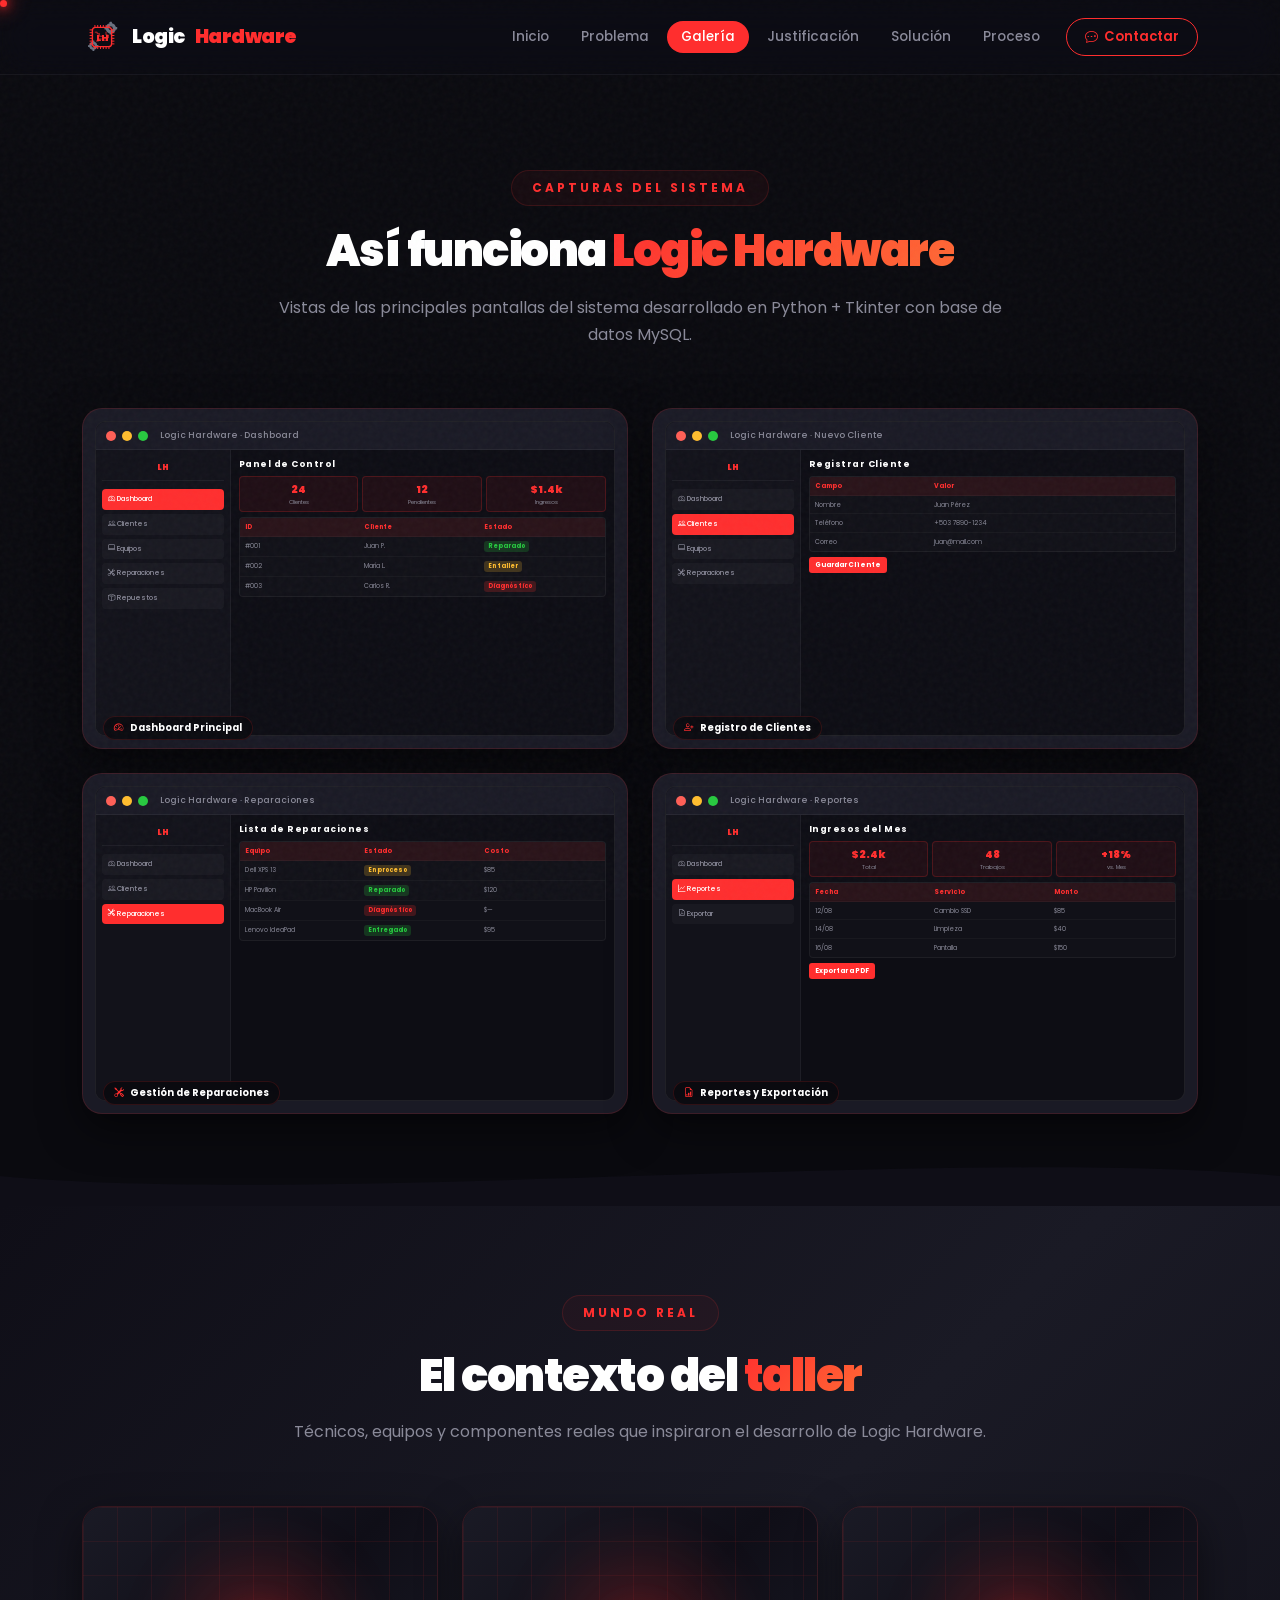
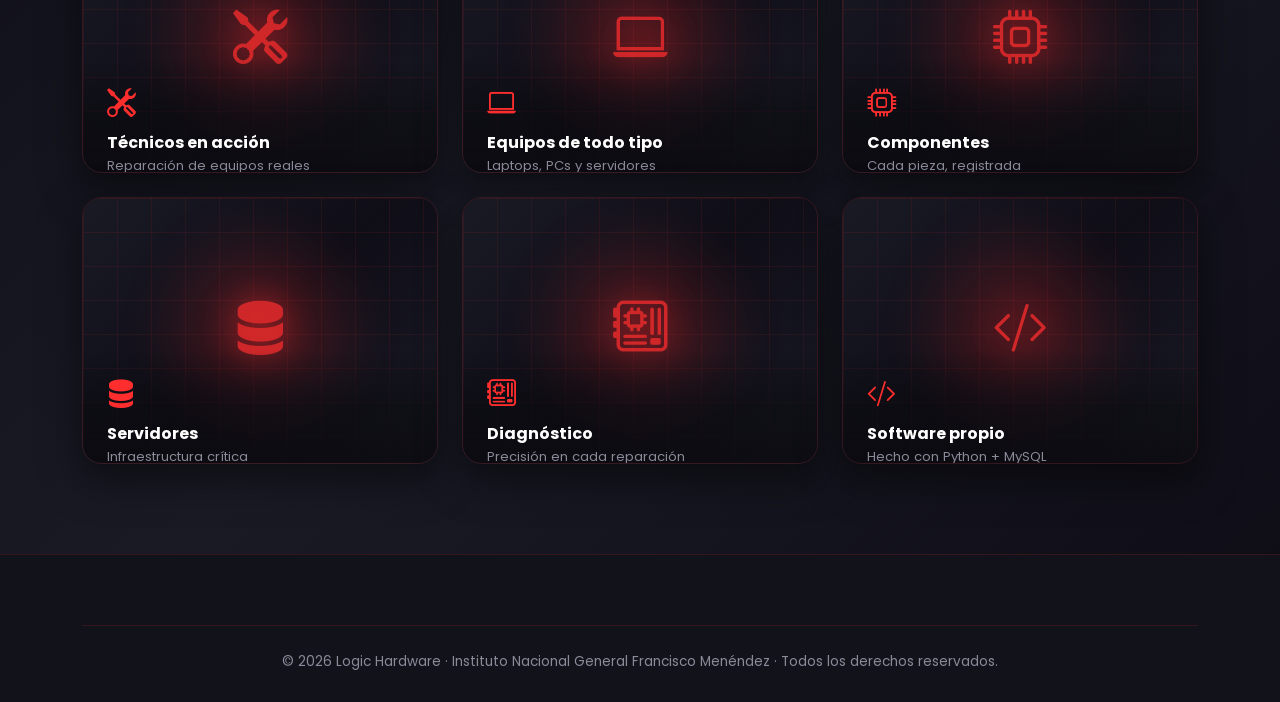
==== commit 70dfd8a4: "Update print statement from 'Hello' to 'Goodbye'" ====
--- a/galeria.html
+++ b/galeria.html
@@ -39,13 +39,12 @@
                 <li class="nav-item"><a class="nav-link" href="justificacion.html">Justificación</a></li>
                 <li class="nav-item"><a class="nav-link" href="solucion.html">Solución</a></li>
                 <li class="nav-item"><a class="nav-link" href="proceso.html">Proceso</a></li>
-                <li class="nav-item"><a class="nav-contact-btn" href="index.html#contacto"><i class="bi bi-chat-dots"></i> Contactar</a></li>
+                <li class="nav-item"><a class="nav-contact-btn" href="contacto.html"><i class="bi bi-chat-dots"></i> Contactar</a></li>
             </ul>
         </div>
     </div>
 </nav>
 
-<!-- CAPTURAS DEL SISTEMA (Mockups) -->
 <section class="section">
     <div class="container">
         <div class="section-header reveal">
@@ -189,7 +188,6 @@
     </div>
 </section>
 
-<!-- FOTOS DEL TALLER (Mundo real, sin repetir) -->
 <section class="section" style="background: linear-gradient(135deg, #0f0e17, #1a1a25, #0f0e17);">
     <div class="container">
         <div class="section-header reveal">
@@ -198,15 +196,21 @@
             <p class="section-subtitle">Técnicos, equipos y componentes reales que inspiraron el desarrollo de Logic Hardware.</p>
         </div>
         <div class="row g-4">
-            <div class="col-md-6 col-lg-4 reveal"><div class="gallery-item"><img src="https://images.unsplash.com/photo-1581092160562-40aa08e78837?w=800&q=80" alt="Técnico" loading="lazy"><div class="gallery-overlay"><i class="bi bi-tools"></i><h6>Técnicos en acción</h6><p>Reparación de equipos reales</p></div></div></div>
-            <div class="col-md-6 col-lg-4 reveal"><div class="gallery-item"><img src="https://images.unsplash.com/photo-1591799264318-7e6ef8ddb7ea?w=800&q=80" alt="Laptop" loading="lazy"><div class="gallery-overlay"><i class="bi bi-laptop"></i><h6>Equipos de todo tipo</h6><p>Laptops, PCs y servidores</p></div></div></div>
-            <div class="col-md-6 col-lg-4 reveal"><div class="gallery-item"><img src="https://images.unsplash.com/photo-1518770660439-4636190af475?w=800&q=80" alt="Placa base" loading="lazy"><div class="gallery-overlay"><i class="bi bi-cpu"></i><h6>Componentes</h6><p>Cada pieza, registrada</p></div></div></div>
-            <div class="col-md-6 col-lg-4 reveal"><div class="gallery-item"><img src="https://images.unsplash.com/photo-1560732488-6b0df240254a?w=800&q=80" alt="Servidores" loading="lazy"><div class="gallery-overlay"><i class="bi bi-server"></i><h6>Servidores</h6><p>Infraestructura crítica</p></div></div></div>
-            <div class="col-md-6 col-lg-4 reveal"><div class="gallery-item"><img src="https://images.unsplash.com/photo-1558494949-ef010cbdcc31?w=800&q=80" alt="Circuito" loading="lazy"><div class="gallery-overlay"><i class="bi bi-motherboard"></i><h6>Diagnóstico</h6><p>Precisión en cada reparación</p></div></div></div>
-            <div class="col-md-6 col-lg-4 reveal"><div class="gallery-item"><img src="https://images.unsplash.com/photo-1498050108023-c5249f4df085?w=800&q=80" alt="Código" loading="lazy"><div class="gallery-overlay"><i class="bi bi-code-slash"></i><h6>Software propio</h6><p>Hecho con Python + MySQL</p></div></div></div>
+            <div class="col-md-6 col-lg-4 reveal"><div class="gallery-item"><div class="visual-ph"><i class="bi bi-tools"></i></div><div class="gallery-overlay"><i class="bi bi-tools"></i><h6>Técnicos en acción</h6><p>Reparación de equipos reales</p></div></div></div>
+            <div class="col-md-6 col-lg-4 reveal"><div class="gallery-item"><div class="visual-ph"><i class="bi bi-laptop"></i></div><div class="gallery-overlay"><i class="bi bi-laptop"></i><h6>Equipos de todo tipo</h6><p>Laptops, PCs y servidores</p></div></div></div>
+            <div class="col-md-6 col-lg-4 reveal"><div class="gallery-item"><div class="visual-ph"><i class="bi bi-cpu"></i></div><div class="gallery-overlay"><i class="bi bi-cpu"></i><h6>Componentes</h6><p>Cada pieza, registrada</p></div></div></div>
+            <div class="col-md-6 col-lg-4 reveal"><div class="gallery-item"><div class="visual-ph"><i class="bi bi-server"></i></div><div class="gallery-overlay"><i class="bi bi-server"></i><h6>Servidores</h6><p>Infraestructura crítica</p></div></div></div>
+            <div class="col-md-6 col-lg-4 reveal"><div class="gallery-item"><div class="visual-ph"><i class="bi bi-motherboard"></i></div><div class="gallery-overlay"><i class="bi bi-motherboard"></i><h6>Diagnóstico</h6><p>Precisión en cada reparación</p></div></div></div>
+            <div class="col-md-6 col-lg-4 reveal"><div class="gallery-item"><div class="visual-ph"><i class="bi bi-code-slash"></i></div><div class="gallery-overlay"><i class="bi bi-code-slash"></i><h6>Software propio</h6><p>Hecho con Python + MySQL</p></div></div></div>
         </div>
     </div>
 </section>
+
+<footer>
+    <div class="container">
+        <div class="footer-bottom">© 2026 Logic Hardware · Instituto Nacional General Francisco Menéndez · Todos los derechos reservados.</div>
+    </div>
+</footer>
 
 <script src="https://cdn.jsdelivr.net/npm/bootstrap@5.3.3/dist/js/bootstrap.bundle.min.js"></script>
 <script src="script.js"></script>
--- a/style.css
+++ b/style.css
@@ -224,9 +224,7 @@
     position: relative;
     padding: 100px 0 80px;
     overflow: hidden;
-    background:
-        linear-gradient(135deg, rgba(10,10,15,.94) 0%, rgba(26,26,37,.90) 50%, rgba(15,14,23,.96) 100%),
-        url('https://images.unsplash.com/photo-1518770660439-4636190af475?w=1920&q=80') center/cover no-repeat;
+    background: linear-gradient(135deg, #0a0a0f 0%, #1a1a25 50%, #0f0e17 100%);
 }
 .hero::before {
     content: ''; position: absolute; inset: 0;
@@ -327,7 +325,64 @@
 }
 .section-divider svg { width: 100%; height: 60px; display: block; }
 
-/* ============ CARDS ============ */
+/* ============ VISUAL PLACEHOLDER (reemplazo de imágenes) ============ */
+.visual-ph {
+    width: 100%;
+    height: 100%;
+    position: absolute;
+    inset: 0;
+    background: linear-gradient(135deg, #1a1a25 0%, #0f0e17 50%, #1a1a25 100%);
+    overflow: hidden;
+    display: flex;
+    align-items: center;
+    justify-content: center;
+}
+.visual-ph::before {
+    content: '';
+    position: absolute;
+    inset: 0;
+    background-image:
+        linear-gradient(rgba(255,46,46,.08) 1px, transparent 1px),
+        linear-gradient(90deg, rgba(255,46,46,.08) 1px, transparent 1px);
+    background-size: 34px 34px;
+    pointer-events: none;
+}
+.visual-ph::after {
+    content: '';
+    position: absolute;
+    width: 70%;
+    max-width: 240px;
+    aspect-ratio: 1;
+    border-radius: 50%;
+    background: radial-gradient(circle, rgba(255,46,46,.28), transparent 70%);
+    top: 50%;
+    left: 50%;
+    transform: translate(-50%, -50%);
+    filter: blur(18px);
+    pointer-events: none;
+}
+.visual-ph > i {
+    position: relative;
+    font-size: clamp(2.4rem, 5vw, 3.4rem);
+    color: var(--lh-red);
+    opacity: .75;
+    z-index: 2;
+    filter: drop-shadow(0 0 18px rgba(255,46,46,.7));
+    transition: transform .5s, opacity .5s;
+}
+.prob-card:hover .visual-ph > i,
+.justif-card:hover .visual-ph > i,
+.summary-card:hover .visual-ph > i,
+.gallery-item:hover .visual-ph > i,
+.process-step:hover .visual-ph > i,
+.objective-card:hover .visual-ph > i,
+.benefit-card:hover .visual-ph > i,
+.solution-banner:hover .visual-ph > i {
+    transform: scale(1.15);
+    opacity: 1;
+}
+
+/* ============ CARDS BASE ============ */
 .lh-card, .prob-card, .justif-card, .benefit-card, .process-step, .tech-item, .gallery-item, .contact-card, .mockup-card {
     will-change: transform;
     transform-style: preserve-3d;
@@ -360,9 +415,7 @@
 }
 .prob-card:hover { border-color: var(--lh-red); box-shadow: 0 20px 50px rgba(255, 46, 46, .25); }
 .prob-card .prob-img { width: 100%; height: 200px; overflow: hidden; position: relative; background: var(--lh-dark-3); flex-shrink: 0; }
-.prob-card .prob-img img { width: 100%; height: 100%; object-fit: cover; transition: transform .7s; filter: brightness(.7) saturate(.9); }
-.prob-card:hover .prob-img img { transform: scale(1.12); filter: brightness(.9) saturate(1.1); }
-.prob-card .prob-img::after { content: ''; position: absolute; inset: 0; background: linear-gradient(to bottom, rgba(18,18,26,.3) 0%, transparent 30%, rgba(18,18,26,.9) 100%); }
+.prob-card .prob-img::after { content: ''; position: absolute; inset: 0; background: linear-gradient(to bottom, rgba(18,18,26,.2) 0%, transparent 30%, rgba(18,18,26,.9) 100%); pointer-events: none; z-index: 1; }
 .prob-card .prob-icon-float {
     position: absolute; bottom: 16px; left: 20px;
     width: 48px; height: 48px; border-radius: 14px;
@@ -370,12 +423,12 @@
     display: flex; align-items: center; justify-content: center;
     color: #fff; font-size: 1.3rem;
     box-shadow: 0 8px 25px rgba(255, 46, 46, .6);
-    z-index: 2;
+    z-index: 3;
 }
 .prob-card .prob-num {
     position: absolute; top: 16px; right: 22px;
     font-size: 2.6rem; font-weight: 900;
-    color: rgba(255, 255, 255, .35); line-height: 1; z-index: 2;
+    color: rgba(255, 255, 255, .35); line-height: 1; z-index: 3;
     text-shadow: 0 2px 20px rgba(0,0,0,.6);
     transition: color .4s;
 }
@@ -391,14 +444,13 @@
     aspect-ratio: 4/3;
     box-shadow: 0 15px 40px rgba(0,0,0,.5);
 }
-.gallery-item img { width: 100%; height: 100%; object-fit: cover; transition: transform .8s; filter: brightness(.75) saturate(1.1); }
 .gallery-item:hover { border-color: var(--lh-red); box-shadow: 0 25px 60px rgba(255,46,46,.3); }
-.gallery-item:hover img { transform: scale(1.12); filter: brightness(1) saturate(1.2); }
 .gallery-overlay {
     position: absolute; left: 0; right: 0; bottom: 0;
     padding: 24px;
     background: linear-gradient(to top, rgba(10,10,15,.95) 0%, rgba(10,10,15,.6) 60%, transparent 100%);
     transform: translateY(20%); transition: transform .5s;
+    z-index: 2;
 }
 .gallery-item:hover .gallery-overlay { transform: translateY(0); }
 .gallery-overlay i { color: var(--lh-red); font-size: 1.8rem; display: block; margin-bottom: 8px; }
@@ -719,9 +771,7 @@
 .summary-card .summary-img {
     width: 100%; height: 180px; overflow: hidden; position: relative; flex-shrink: 0;
 }
-.summary-card .summary-img img { width: 100%; height: 100%; object-fit: cover; transition: transform .7s; filter: brightness(.65) saturate(1.1); }
-.summary-card:hover .summary-img img { transform: scale(1.1); filter: brightness(.85) saturate(1.2); }
-.summary-card .summary-img::after { content: ''; position: absolute; inset: 0; background: linear-gradient(to bottom, rgba(18,18,26,.2) 0%, transparent 30%, rgba(18,18,26,.95) 100%); }
+.summary-card .summary-img::after { content: ''; position: absolute; inset: 0; background: linear-gradient(to bottom, rgba(18,18,26,.2) 0%, transparent 30%, rgba(18,18,26,.95) 100%); pointer-events: none; z-index: 1; }
 .summary-card .summary-icon-float {
     position: absolute; bottom: 14px; left: 20px;
     width: 46px; height: 46px; border-radius: 13px;
@@ -729,13 +779,13 @@
     display: flex; align-items: center; justify-content: center;
     color: #fff; font-size: 1.2rem;
     box-shadow: 0 8px 25px rgba(255, 46, 46, .6);
-    z-index: 2;
+    z-index: 3;
 }
 .summary-card .summary-num {
     position: absolute; top: 14px; right: 20px;
     font-size: 2.2rem; font-weight: 900;
     color: rgba(255, 255, 255, .35);
-    line-height: 1; z-index: 2;
+    line-height: 1; z-index: 3;
 }
 .summary-card .summary-body { padding: 22px 24px 24px; flex-grow: 1; display: flex; flex-direction: column; }
 .summary-card h5 { color: #fff; font-size: 1.05rem; font-weight: 700; margin-bottom: 10px; }
@@ -750,9 +800,7 @@
 }
 .justif-card:hover { border-color: var(--lh-red); box-shadow: 0 20px 50px rgba(255, 46, 46, .25); }
 .justif-card .justif-img { width: 100%; height: 190px; overflow: hidden; position: relative; background: var(--lh-dark-3); flex-shrink: 0; }
-.justif-card .justif-img img { width: 100%; height: 100%; object-fit: cover; transition: transform .7s; filter: brightness(.75) saturate(1.1); }
-.justif-card:hover .justif-img img { transform: scale(1.12); filter: brightness(.95) saturate(1.25); }
-.justif-card .justif-img::after { content: ''; position: absolute; inset: 0; background: linear-gradient(to bottom, rgba(18,18,26,.2) 0%, transparent 30%, rgba(18,18,26,.9) 100%); }
+.justif-card .justif-img::after { content: ''; position: absolute; inset: 0; background: linear-gradient(to bottom, rgba(18,18,26,.2) 0%, transparent 30%, rgba(18,18,26,.9) 100%); pointer-events: none; z-index: 1; }
 .justif-card .justif-icon-float {
     position: absolute; bottom: 14px; left: 20px;
     width: 46px; height: 46px; border-radius: 13px;
@@ -760,7 +808,7 @@
     display: flex; align-items: center; justify-content: center;
     color: #fff; font-size: 1.25rem;
     box-shadow: 0 8px 25px rgba(255, 46, 46, .6);
-    z-index: 2;
+    z-index: 3;
 }
 .justif-card .justif-body { padding: 22px 24px 26px; flex-grow: 1; }
 .justif-card h5 { color: #fff; font-size: 1.05rem; font-weight: 700; margin-bottom: 10px; }
@@ -775,8 +823,7 @@
     display: flex; align-items: center;
     box-shadow: 0 25px 60px rgba(0,0,0,.5);
 }
-.solution-banner img { position: absolute; inset: 0; width: 100%; height: 100%; object-fit: cover; filter: brightness(.45) saturate(1.1); }
-.solution-banner::after { content: ''; position: absolute; inset: 0; background: linear-gradient(120deg, rgba(255,46,46,.4) 0%, transparent 55%); }
+.solution-banner::after { content: ''; position: absolute; inset: 0; background: linear-gradient(120deg, rgba(255,46,46,.4) 0%, transparent 55%); pointer-events: none; z-index: 1; }
 .solution-banner-content { position: relative; z-index: 2; padding: 60px 50px; max-width: 660px; }
 .solution-banner-content h3 { font-size: clamp(1.6rem, 3.5vw, 2.4rem); line-height: 1.15; letter-spacing: -1px; margin-bottom: 16px; font-weight: 900; }
 .solution-banner-content p { color: rgba(232,232,236,.9); font-size: 1rem; line-height: 1.6; }
@@ -788,13 +835,11 @@
     border-radius: 20px; overflow: hidden;
     display: flex; flex-direction: column; position: relative;
 }
-.objective-card::before { content: ''; position: absolute; top: 0; left: 0; width: 100%; height: 3px; background: linear-gradient(90deg, var(--lh-red), var(--lh-orange)); z-index: 3; }
+.objective-card::before { content: ''; position: absolute; top: 0; left: 0; width: 100%; height: 3px; background: linear-gradient(90deg, var(--lh-red), var(--lh-orange)); z-index: 4; }
 .objective-card:hover { border-color: var(--lh-red); box-shadow: 0 20px 50px rgba(255, 46, 46, .25); }
 .objective-card .objective-img { width: 100%; height: 220px; overflow: hidden; position: relative; background: var(--lh-dark-3); flex-shrink: 0; }
-.objective-card .objective-img img { width: 100%; height: 100%; object-fit: cover; transition: transform .7s; filter: brightness(.55) saturate(1.2); }
-.objective-card:hover .objective-img img { transform: scale(1.1); filter: brightness(.75) saturate(1.3); }
-.objective-card .objective-img::after { content: ''; position: absolute; inset: 0; background: linear-gradient(to bottom, rgba(18,18,26,.2) 0%, transparent 30%, rgba(18,18,26,.9) 100%); }
-.objective-card .objective-title-overlay { position: absolute; bottom: 20px; left: 24px; right: 24px; z-index: 2; display: flex; align-items: center; gap: 14px; }
+.objective-card .objective-img::after { content: ''; position: absolute; inset: 0; background: linear-gradient(to bottom, rgba(18,18,26,.2) 0%, transparent 30%, rgba(18,18,26,.9) 100%); pointer-events: none; z-index: 1; }
+.objective-card .objective-title-overlay { position: absolute; bottom: 20px; left: 24px; right: 24px; z-index: 3; display: flex; align-items: center; gap: 14px; }
 .objective-card .obj-icon {
     width: 50px; height: 50px; border-radius: 14px;
     background: linear-gradient(135deg, var(--lh-red), var(--lh-orange));
@@ -816,9 +861,7 @@
 }
 .benefit-card:hover { border-color: var(--lh-red); box-shadow: 0 15px 40px rgba(255, 46, 46, .25); }
 .benefit-card .benefit-img { width: 100%; height: 120px; overflow: hidden; position: relative; background: var(--lh-dark-3); flex-shrink: 0; }
-.benefit-card .benefit-img img { width: 100%; height: 100%; object-fit: cover; transition: transform .6s; filter: brightness(.7) saturate(1.1); }
-.benefit-card:hover .benefit-img img { transform: scale(1.12); filter: brightness(.95) saturate(1.25); }
-.benefit-card .benefit-img::after { content: ''; position: absolute; inset: 0; background: linear-gradient(to bottom, rgba(18,18,26,.2) 0%, rgba(18,18,26,.9) 100%); }
+.benefit-card .benefit-img::after { content: ''; position: absolute; inset: 0; background: linear-gradient(to bottom, rgba(18,18,26,.2) 0%, rgba(18,18,26,.9) 100%); pointer-events: none; z-index: 1; }
 .benefit-card .benefit-icon-float {
     position: absolute; bottom: 10px; left: 12px;
     width: 36px; height: 36px; border-radius: 10px;
@@ -826,7 +869,7 @@
     display: flex; align-items: center; justify-content: center;
     color: #fff; font-size: 1rem;
     box-shadow: 0 6px 18px rgba(255, 46, 46, .5);
-    z-index: 2;
+    z-index: 3;
 }
 .benefit-card .benefit-body { padding: 16px 14px 18px; text-align: center; flex-grow: 1; }
 .benefit-card h6 { color: #fff; font-size: .9rem; font-weight: 700; margin-bottom: 4px; }
@@ -841,9 +884,7 @@
 }
 .process-step:hover { border-color: var(--lh-red); box-shadow: 0 15px 40px rgba(255, 46, 46, .25); }
 .process-step .process-img { position: relative; width: 100%; height: 130px; overflow: hidden; background: var(--lh-dark-3); flex-shrink: 0; }
-.process-step .process-img img { width: 100%; height: 100%; object-fit: cover; filter: brightness(.6) saturate(1.15); transition: transform .6s, filter .4s; }
-.process-step:hover .process-img img { transform: scale(1.12); filter: brightness(.9) saturate(1.3); }
-.process-step .process-img::after { content: ''; position: absolute; inset: 0; background: linear-gradient(to bottom, rgba(18,18,26,.2), rgba(18,18,26,.8)); }
+.process-step .process-img::after { content: ''; position: absolute; inset: 0; background: linear-gradient(to bottom, rgba(18,18,26,.2), rgba(18,18,26,.8)); pointer-events: none; z-index: 1; }
 .process-step .process-num {
     position: absolute; top: 50%; left: 50%;
     transform: translate(-50%, -50%);
@@ -852,7 +893,7 @@
     color: #fff; font-weight: 900; font-size: 1.2rem;
     display: flex; align-items: center; justify-content: center;
     box-shadow: 0 6px 22px rgba(255, 46, 46, .7), 0 0 0 4px rgba(18,18,26,.7);
-    z-index: 2;
+    z-index: 3;
     border: 2px solid rgba(255,255,255,.15);
 }
 .process-step .process-body { padding: 16px 12px 18px; text-align: center; flex-grow: 1; }
@@ -875,8 +916,8 @@
     display: flex; align-items: center; justify-content: center;
     overflow: hidden; padding: 12px;
     transition: all .4s;
-}
-.tech-item .ico img, .tech-item .ico svg { width: 100%; height: 100%; object-fit: contain; }
+    color: var(--lh-red); font-size: 1.6rem;
+}
 .tech-item:hover .ico { background: linear-gradient(135deg, rgba(255, 46, 46, .25), rgba(255, 107, 53, .15)); transform: scale(1.1) rotate(-6deg); box-shadow: 0 10px 30px rgba(255, 46, 46, .3); }
 .tech-item h6 { color: #fff; font-size: .9rem; font-weight: 700; margin-bottom: 4px; }
 .tech-item p { color: var(--lh-text-dim); font-size: .74rem; margin-bottom: 0; }
@@ -969,4 +1010,4 @@
     transform: translateY(40px);
     transition: all .8s cubic-bezier(.2, .8, .2, 1);
 }
-.reveal.visible { opacity: 1; transform: translateY(0); }+.reveal.visible { opacity: 1; transform: translateY(0); }
